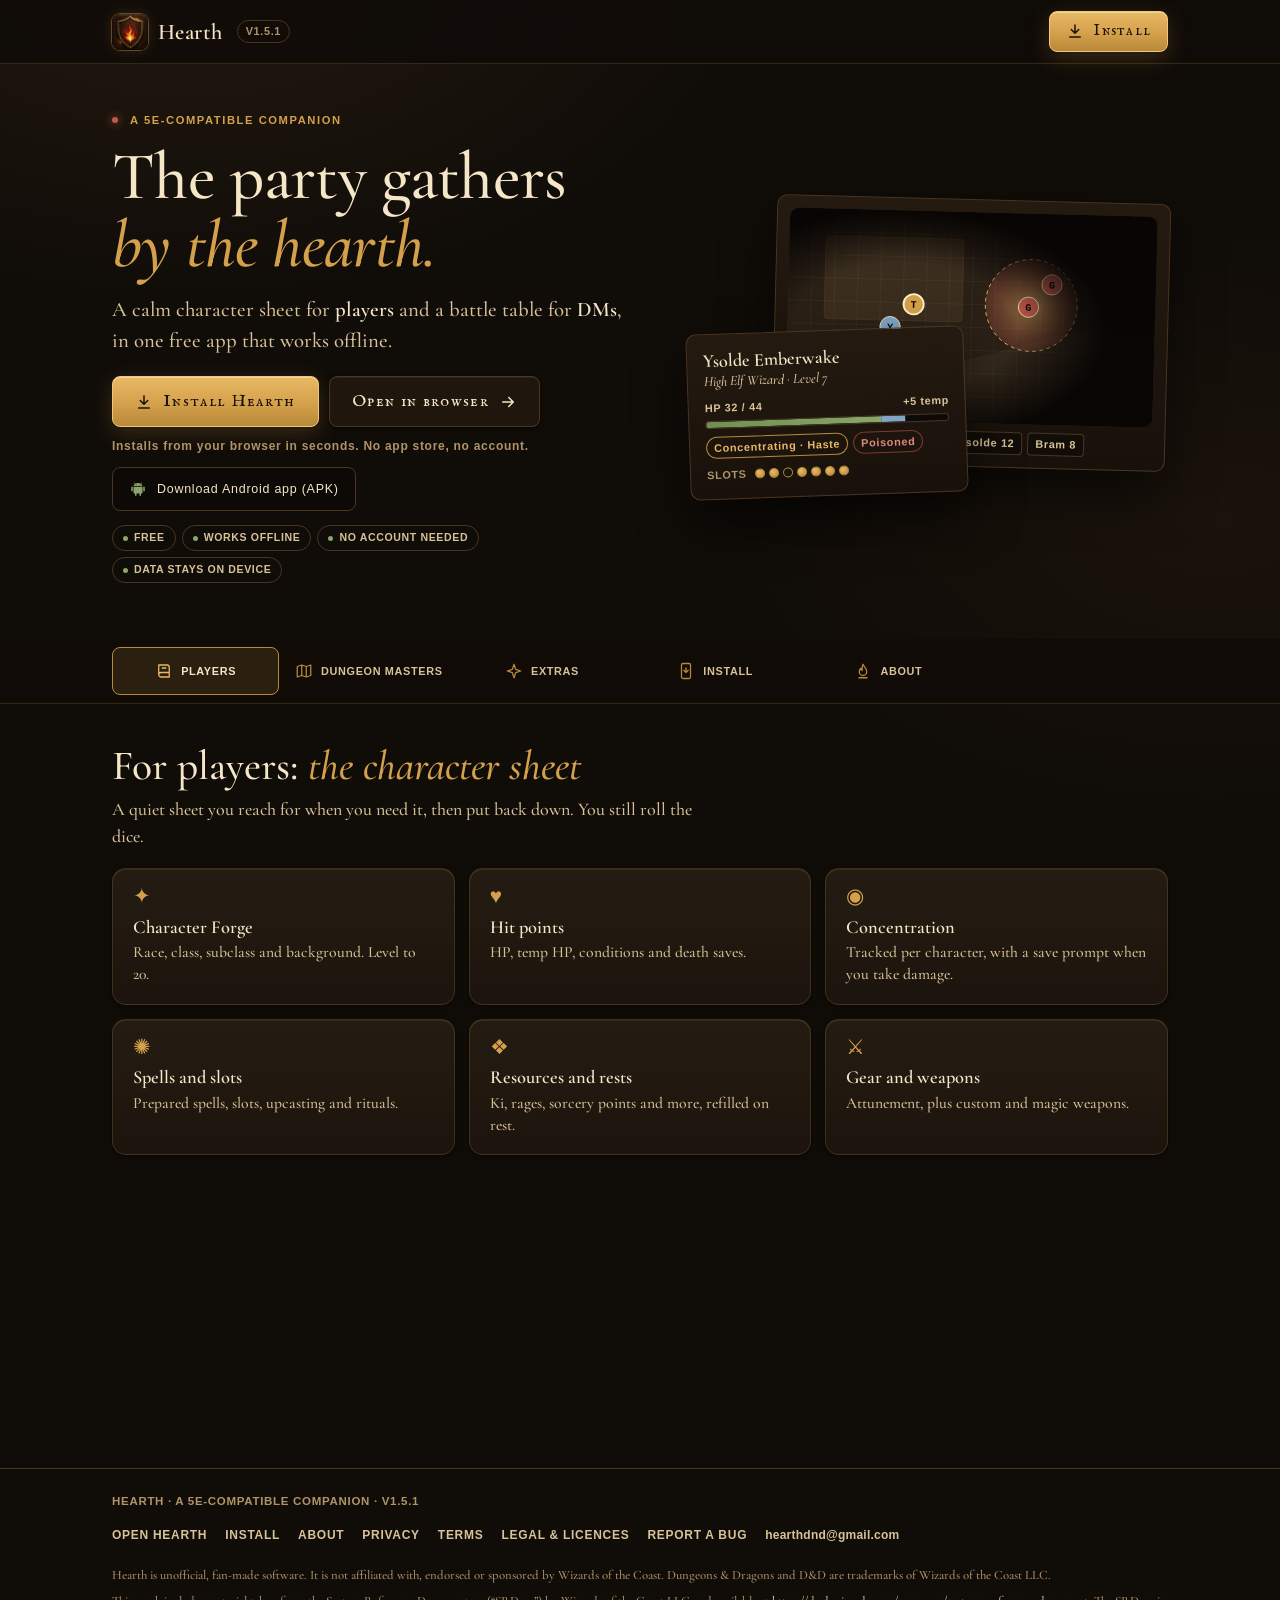
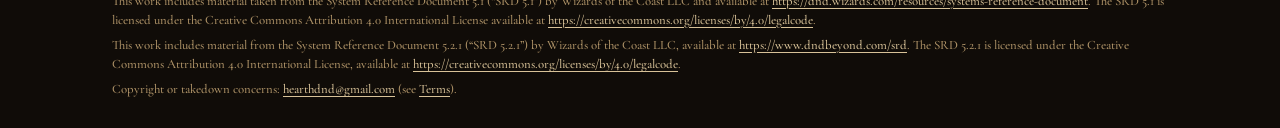
==== index.html @ f1366830 "v1.5.1: version bump, SW caches, themes/ not deployed, legal note on Hearth Originals (APK link stay" ====
<!DOCTYPE html>
<html lang="en-GB">
<head>
<meta charset="UTF-8" />
<meta name="viewport" content="width=device-width, initial-scale=1, viewport-fit=cover" />
<title>Hearth: a free, offline 5e-compatible companion for players and DMs</title>
<meta name="description" content="Hearth is a free, offline, no-account companion for fifth-edition (5e-compatible) tabletop RPGs. Players get a calm character sheet that levels to 20. DMs get encounters, a battle map with fog of war, and a projector screen for the table." />
<meta name="theme-color" content="#1a120c" />
<meta name="color-scheme" content="dark" />

<!-- Open Graph / link previews -->
<meta property="og:title" content="Hearth: a 5e-compatible companion for players and DMs" />
<meta property="og:description" content="Character sheets, spells and combat for players. Encounters, battle map, fog of war and a projector screen for DMs. Free, offline, no accounts." />
<meta property="og:image" content="/icons/icon-512-v75.png" />
<meta property="og:type" content="website" />

<!-- PWA hookup: same manifest + icons as before (routes unchanged) -->
<link rel="manifest" href="/manifest.webmanifest" />
<link rel="apple-touch-icon" href="/icons/apple-touch-icon-v75.png" />
<link rel="icon" type="image/png" sizes="32x32" href="/icons/favicon-32-v75.png" />
<link rel="icon" type="image/png" sizes="16x16" href="/icons/favicon-16-v75.png" />
<meta name="apple-mobile-web-app-title" content="Hearth" />

<!-- Web fonts are self-hosted (SIL OFL 1.1, see /fonts/OFL.txt): no requests to Google Fonts. -->
<link href="/fonts/fonts.css" rel="stylesheet" />

<style>
:root {
  --page: #100c08;
  --leather: #6e4828;
  --ink: #f5e6c8;
  --ink-soft: #d8c298;
  --ink-faded: #b09468;
  --gold: #d4a04b;
  --gold-bright: #e8b965;
  --gold-deep: #b8893a;
  --crimson: #c25a4a;
  --moss: #8aa66a;
  --sky: #7fa6c4;
  --rule: #4a3520;
  --rule-soft: rgba(168, 128, 64, 0.24);
  --card: rgba(60, 42, 24, 0.22);
  --serif: 'Cormorant Garamond', Georgia, 'Times New Roman', serif;
  --mono: 'JetBrains Mono', Menlo, Consolas, monospace;
  --display: 'IM Fell English SC', 'Cormorant Garamond', Georgia, serif;
  --radius: 6px;
  --maxw: 1120px;
  --bar: 64px;   /* top bar height */
  --tabs: 56px;  /* tab bar height */
  --ease: cubic-bezier(0.2, 0.7, 0.3, 1);
}

*, *::before, *::after { box-sizing: border-box; }
* { margin: 0; padding: 0; }
html { -webkit-text-size-adjust: 100%; scroll-padding-top: calc(var(--bar) + 12px); }
html, body { background: var(--page); color: var(--ink); }
body {
  font-family: var(--serif);
  font-size: 1.125rem;
  line-height: 1.5;
  min-height: 100vh;
  overflow-x: hidden;
  background:
    radial-gradient(60rem 40rem at 15% -5%, rgba(255, 190, 110, 0.09), transparent 60%),
    radial-gradient(50rem 30rem at 95% 30%, rgba(220, 150, 80, 0.05), transparent 60%),
    var(--page);
}
img, svg { display: block; max-width: 100%; }
[hidden] { display: none !important; }
a { color: var(--gold-bright); text-underline-offset: 3px; text-decoration-thickness: 1px; }
a:hover { color: var(--ink); }
:focus-visible { outline: 2px solid var(--gold-bright); outline-offset: 3px; border-radius: 3px; }
.skip {
  position: absolute; left: 12px; top: -60px; z-index: 100;
  background: var(--gold); color: #1a120c; padding: 10px 16px; border-radius: var(--radius);
  font-family: var(--mono); font-size: 0.8rem; text-decoration: none;
}
.skip:focus { top: 12px; }
.wrap { width: 100%; max-width: var(--maxw); margin: 0 auto; padding: 0 20px; }
@media (min-width: 720px) { .wrap { padding: 0 32px; } }

/* ------------------------------------------------------------ Top bar */
.topbar {
  position: sticky; top: 0; z-index: 40; height: var(--bar);
  background: rgba(16, 12, 8, 0.9);
  -webkit-backdrop-filter: blur(10px) saturate(1.2); backdrop-filter: blur(10px) saturate(1.2);
  border-bottom: 1px solid var(--rule-soft);
}
.topbar .wrap { display: flex; align-items: center; gap: 14px; height: 100%; }
.brand { display: inline-flex; align-items: center; gap: 10px; color: var(--ink); text-decoration: none; }
.brand-glyph {
  position: relative; width: 36px; height: 36px; border-radius: 8px; overflow: hidden; flex-shrink: 0;
  background: linear-gradient(160deg, #3a2616, #1a120c);
  box-shadow: 0 0 0 1px rgba(184, 137, 61, 0.45), 0 0 14px rgba(212, 160, 75, 0.18);
}
.brand-glyph svg, .brand-glyph img { position: absolute; inset: 0; width: 100%; height: 100%; }
.brand-glyph img { object-fit: cover; }
.brand-name { font-size: 1.4rem; font-weight: 600; letter-spacing: 0.02em; }
.version-tag {
  font-family: var(--mono); font-size: 0.68rem; letter-spacing: 0.14em; text-transform: uppercase;
  color: var(--ink-faded); border: 1px solid var(--rule); border-radius: 99px; padding: 2px 8px;
}
.topbar .btn { margin-left: auto; }

/* ------------------------------------------------------------ Buttons */
.btn {
  display: inline-flex; align-items: center; justify-content: center; gap: 10px;
  min-height: 48px; padding: 12px 22px; border-radius: var(--radius);
  font-family: var(--display); font-size: 1.05rem; letter-spacing: 0.08em;
  text-decoration: none; cursor: pointer; border: 1px solid transparent; white-space: nowrap;
  transition: transform 120ms ease, box-shadow 160ms ease, background 160ms ease, border-color 160ms ease;
  -webkit-tap-highlight-color: transparent;
}
.btn svg { width: 18px; height: 18px; flex-shrink: 0; }
.btn-primary {
  color: #1a120c;
  background: linear-gradient(180deg, var(--gold-bright), var(--gold) 55%, var(--gold-deep));
  border-color: #f0c77a;
  box-shadow: inset 0 1px 0 rgba(255, 240, 200, 0.5), 0 6px 22px rgba(212, 160, 75, 0.22), 0 2px 0 rgba(0, 0, 0, 0.35);
}
.btn-primary:hover { color: #1a120c; transform: translateY(-1px); }
.btn-primary:active { transform: translateY(1px); }
.btn-primary[aria-busy="true"] { opacity: 0.8; cursor: progress; }
.btn-ghost { color: var(--ink); background: rgba(60, 42, 24, 0.35); border-color: var(--rule); }
.btn-ghost:hover { color: var(--ink); border-color: var(--gold-deep); background: rgba(60, 42, 24, 0.55); }
.btn-sm { min-height: 40px; padding: 8px 16px; font-size: 0.95rem; }

/* ------------------------------------------------------------ Hero (compact) */
.hero { padding: 28px 0 28px; }
.hero-grid { display: grid; gap: 28px; align-items: center; }
@media (min-width: 960px) {
  .hero { padding: 48px 0 40px; }
  .hero-grid { grid-template-columns: 1.1fr 1fr; gap: 48px; }
}
.eyebrow {
  font-family: var(--mono); font-size: 0.7rem; letter-spacing: 0.26em; text-transform: uppercase;
  color: var(--gold); display: flex; align-items: center; gap: 12px; margin-bottom: 14px;
}
.eyebrow::before { content: ''; width: 6px; height: 6px; border-radius: 50%; background: var(--crimson); box-shadow: 0 0 10px var(--crimson); }
h1 { font-weight: 500; font-size: clamp(2.4rem, 8vw, 4.2rem); line-height: 1.02; letter-spacing: -0.01em; margin-bottom: 14px; text-wrap: balance; }
h1 em, h2 em { font-style: italic; color: var(--gold); }
.lead { font-size: clamp(1.15rem, 2.4vw, 1.3rem); color: var(--ink-soft); max-width: 34rem; margin-bottom: 20px; }
.lead strong { color: var(--ink); font-weight: 600; }
.cta-row { display: flex; flex-wrap: wrap; gap: 10px; align-items: center; }
.cta-row .btn { flex: 1 1 0; }
@media (max-width: 559px) { .cta-row .btn { padding: 12px 10px; font-size: 0.98rem; gap: 8px; } .cta-row .btn-ghost svg { display: none; } }
@media (min-width: 560px) { .cta-row .btn { flex: 0 0 auto; } }
.cta-note { font-family: var(--mono); font-size: 0.75rem; color: var(--ink-faded); margin-top: 10px; min-height: 1.2em; }
.trust { display: flex; flex-wrap: wrap; gap: 6px; margin-top: 14px; list-style: none; }
.trust li {
  font-family: var(--mono); font-size: 0.66rem; letter-spacing: 0.1em; text-transform: uppercase;
  color: var(--ink-soft); border: 1px solid var(--rule); border-radius: 99px; padding: 4px 10px;
  display: inline-flex; align-items: center; gap: 6px;
}
.trust li::before { content: ''; width: 5px; height: 5px; border-radius: 50%; background: var(--moss); }

/* Future Android app slot: hidden until ANDROID_APP_URL is set in the script */
.android-slot { margin-top: 12px; }
.android-slot a {
  display: inline-flex; align-items: center; gap: 10px; min-height: 44px; padding: 8px 16px;
  border: 1px solid var(--rule); border-radius: var(--radius); color: var(--ink); text-decoration: none;
  font-family: var(--mono); font-size: 0.78rem; letter-spacing: 0.06em; background: rgba(0,0,0,.25);
}
.android-slot a:hover { border-color: var(--gold-deep); }

/* Hero art: a sheet card overlapping a map card, drawn inline */
.art { position: relative; display: grid; grid-template-columns: 1fr; }
.page {
  background: linear-gradient(180deg, #241a10, #18110b);
  border: 1px solid var(--rule); border-radius: 10px;
  box-shadow: 0 24px 50px rgba(0,0,0,.55);
}
.page-map { grid-area: 1 / 1; width: 78%; margin-left: auto; padding: 8px; }
.page-sheet { grid-area: 1 / 1; align-self: end; width: 58%; padding: 12px; position: relative; z-index: 2; transform: translateY(38px) rotate(-2deg); }
.art { margin-bottom: 38px; }
@media (min-width: 960px) {
  .art { margin-bottom: 30px; }
  .page-map { width: 82%; padding: 12px; transform: rotate(1.5deg); }
  .page-sheet { width: 58%; padding: 16px; transform: translateY(30px) rotate(-2deg); }
}
.mini-label { font-family: var(--mono); font-size: 0.62rem; letter-spacing: 0.18em; text-transform: uppercase; color: var(--ink-faded); }
.sheet-name { font-size: 1.15rem; font-weight: 600; line-height: 1.1; }
.sheet-sub { font-size: 0.88rem; color: var(--ink-soft); font-style: italic; }
.hp-row { display: flex; justify-content: space-between; font-family: var(--mono); font-size: 0.68rem; color: var(--ink-soft); margin: 8px 0 4px; }
.hp-bar { height: 8px; border-radius: 99px; background: #0c0906; border: 1px solid var(--rule); overflow: hidden; display: flex; }
.hp-bar i { display: block; height: 100%; }
.hp-bar .cur { width: 72%; background: linear-gradient(90deg, #6f8f52, var(--moss)); }
.hp-bar .tmp { width: 10%; background: var(--sky); }
.chips { display: flex; flex-wrap: wrap; gap: 5px; margin-top: 8px; }
.chip { font-family: var(--mono); font-size: 0.6rem; padding: 2px 7px; border-radius: 99px; border: 1px solid var(--rule); color: var(--ink-soft); }
.chip.gold { border-color: var(--gold-deep); color: var(--gold-bright); }
.chip.red { border-color: #7a3a30; color: #e08a7a; }
.pips { display: flex; gap: 4px; margin-top: 8px; align-items: center; }
.pips i { width: 10px; height: 10px; border-radius: 50%; border: 1px solid var(--gold-deep); }
.pips i.on { background: radial-gradient(circle at 35% 35%, var(--gold-bright), var(--gold-deep)); }
.pips .mini-label { margin-right: 4px; }
.map-svg { width: 100%; height: auto; border-radius: 6px; }
.init { display: flex; gap: 5px; margin-top: 8px; flex-wrap: wrap; }
.init span { font-family: var(--mono); font-size: 0.6rem; padding: 2px 7px; border-radius: 4px; background: rgba(0,0,0,.3); border: 1px solid var(--rule); color: var(--ink-soft); }
.init span.now { border-color: var(--gold); color: var(--gold-bright); }
@media (max-width: 599px) { .init { display: none; } }

/* ------------------------------------------------------------ Tabs */
.tabs-wrap {
  position: sticky; top: var(--bar); z-index: 30;
  background: rgba(16, 12, 8, 0.94);
  -webkit-backdrop-filter: blur(10px); backdrop-filter: blur(10px);
  border-bottom: 1px solid var(--rule-soft);
  margin-top: 16px;
}
.tabs {
  display: grid; grid-template-columns: repeat(5, minmax(0, 1fr)); gap: 4px;
  padding: 8px 0; max-width: 720px;
}
.tab {
  display: flex; flex-direction: column; align-items: center; justify-content: center; gap: 3px;
  min-height: 48px; padding: 6px 2px; border-radius: var(--radius);
  font-family: var(--mono); font-size: 0.62rem; letter-spacing: 0.06em; text-transform: uppercase;
  color: var(--ink-soft); text-decoration: none; border: 1px solid transparent; text-align: center;
  -webkit-tap-highlight-color: transparent; transition: background 150ms ease, color 150ms ease, border-color 150ms ease;
}
.tab svg { width: 18px; height: 18px; color: var(--gold-deep); }
.tab:hover { color: var(--ink); background: rgba(212, 160, 75, 0.07); }
.tab[aria-selected="true"] {
  color: var(--ink); background: rgba(212, 160, 75, 0.14); border-color: var(--gold-deep);
}
.tab[aria-selected="true"] svg { color: var(--gold-bright); }
.tab .long { display: none; }
@media (min-width: 720px) {
  .tabs { gap: 6px; }
  .tab { flex-direction: row; gap: 8px; font-size: 0.72rem; letter-spacing: 0.12em; }
}
@media (min-width: 960px) {
  .tabs { max-width: 860px; }
  .tab { white-space: nowrap; }
  .tab .long { display: inline; }
  .tab .short { display: none; }
}

/* ------------------------------------------------------------ Panels */
.panel { padding: 28px 0 48px; }
.panel:focus { outline: none; }
.panel:focus-visible { outline: 2px solid var(--gold-bright); outline-offset: -2px; }
/* Each panel fills the space under the sticky bars, so any tab can scroll to the top */
.js .panels .panel { min-height: calc(100vh - var(--bar) - var(--tabs) - 16px); }
@supports (height: 100svh) { .js .panels .panel { min-height: calc(100svh - var(--bar) - var(--tabs) - 16px); } }
@media (min-width: 960px) { .panel { padding: 40px 0 72px; } }
.panel-head { display: grid; gap: 6px; margin-bottom: 18px; }
h2 { font-weight: 500; font-size: clamp(1.8rem, 5vw, 2.6rem); line-height: 1.1; text-wrap: balance; }
h3 { font-weight: 600; font-size: 1.15rem; line-height: 1.2; margin-bottom: 4px; color: var(--ink); }
.sub { color: var(--ink-soft); max-width: 38rem; }
.no-js-label { display: none; }
html:not(.js) .panel { border-top: 1px solid var(--rule-soft); }
.js .panel.enter { animation: fadeUp 280ms var(--ease); }

.cards { display: grid; gap: 10px; grid-template-columns: 1fr 1fr; }
@media (min-width: 720px) { .cards { gap: 14px; } }
@media (min-width: 960px) { .cards { grid-template-columns: repeat(3, 1fr); } }
.card { border: 1px solid var(--rule-soft); border-radius: 10px; padding: 14px; background: var(--card); }
@media (min-width: 720px) { .card { padding: 18px 20px; } }
.card .glyph { font-size: 1.3rem; color: var(--gold); line-height: 1; margin-bottom: 8px; display: block; }
.card p { color: var(--ink-soft); font-size: 0.98rem; line-height: 1.4; }
@media (max-width: 380px) { .card h3 { font-size: 1.05rem; } .card p { font-size: 0.92rem; } }

/* Projector block inside the DM panel */
.proj { margin-top: 28px; border: 1px solid var(--gold-deep); border-radius: 12px; padding: 18px; background: radial-gradient(30rem 16rem at 0% 0%, rgba(212,160,75,.10), transparent 70%), rgba(30, 20, 12, 0.5); }
@media (min-width: 720px) { .proj { padding: 24px; } }
.proj h3 { font-size: 1.4rem; }
.screens { display: grid; grid-template-columns: 1fr 1fr; gap: 10px; margin: 14px 0; }
.screen { border: 1px solid var(--rule); border-radius: 8px; overflow: hidden; background: #0c0906; }
.screen figcaption { padding: 6px 8px; border-bottom: 1px solid var(--rule); font-family: var(--mono); font-size: 0.62rem; letter-spacing: 0.1em; text-transform: uppercase; color: var(--ink-soft); }
.screen figcaption b { color: var(--gold-bright); font-weight: 600; }
.screen svg { width: 100%; height: auto; }
.ticks { list-style: none; display: grid; gap: 8px; }
@media (min-width: 720px) { .ticks { grid-template-columns: repeat(3, 1fr); gap: 16px; } }
.ticks li { padding-left: 22px; position: relative; color: var(--ink-soft); font-size: 1rem; line-height: 1.4; }
.ticks li::before { content: '✓'; position: absolute; left: 0; top: 0; color: var(--moss); font-family: var(--mono); }
.ticks b { color: var(--ink); }

/* Install panel */
.install-grid { display: grid; gap: 16px; align-items: start; }
@media (min-width: 900px) { .install-grid { grid-template-columns: 1fr 1.1fr; gap: 32px; } }
.install-card { border: 1px solid var(--gold-deep); border-radius: 12px; padding: 20px; background: radial-gradient(30rem 16rem at 0% 0%, rgba(212,160,75,.12), transparent 70%), rgba(30, 20, 12, 0.6); }
.install-card p { color: var(--ink-soft); margin: 6px 0 14px; font-size: 1.02rem; }
.install-card .btn { width: 100%; }
@media (min-width: 560px) { .install-card .btn { width: auto; } }
details.how { border: 1px solid var(--rule-soft); border-radius: 10px; background: var(--card); }
details.how + details.how { margin-top: 8px; }
details.how summary {
  cursor: pointer; list-style: none; padding: 12px 16px; min-height: 48px; display: flex; align-items: center; justify-content: space-between; gap: 12px;
  font-size: 1.1rem; font-weight: 600;
}
details.how summary::-webkit-details-marker { display: none; }
details.how summary::after { content: '+'; font-family: var(--mono); color: var(--gold); font-size: 1.2rem; transition: transform 150ms ease; }
details.how[open] summary::after { transform: rotate(45deg); }
details.how ol { padding: 0 16px 14px 36px; color: var(--ink-soft); font-size: 1rem; display: grid; gap: 4px; }
details.how > p { color: var(--ink-soft); padding: 0 16px 14px; font-size: 1rem; }
kbd {
  font-family: var(--mono); font-size: 0.8em; background: rgba(60, 42, 24, 0.55); border: 1px solid var(--rule);
  border-bottom-width: 2px; border-radius: 4px; padding: 1px 6px; color: var(--ink); white-space: nowrap;
}

/* About panel */
.about-grid { display: grid; gap: 12px; }
@media (min-width: 900px) { .about-grid { grid-template-columns: 1fr 1fr; gap: 16px; } }
.about-grid .card { padding: 18px 20px; }
.about-grid .card p + p { margin-top: 8px; }
.label { font-family: var(--mono); font-size: 0.66rem; font-weight: 600; letter-spacing: 0.22em; text-transform: uppercase; color: var(--gold); margin-bottom: 6px; }
.pull { font-style: italic; font-size: clamp(1.25rem, 3vw, 1.6rem); line-height: 1.35; border-left: 2px solid var(--gold); padding: 4px 0 4px 18px; margin: 24px 0 18px; max-width: 44rem; }
.faq-title { font-size: 1.4rem; font-weight: 600; margin: 24px 0 10px; }

/* Footer */
footer { border-top: 1px solid var(--rule); padding: 24px 0 calc(28px + env(safe-area-inset-bottom)); }
footer .wrap { display: flex; flex-wrap: wrap; gap: 8px 28px; justify-content: space-between; align-items: center; }
.foot-meta { font-family: var(--mono); font-size: 0.72rem; letter-spacing: 0.14em; text-transform: uppercase; color: var(--ink-faded); }
.foot-links { display: flex; flex-wrap: wrap; gap: 4px 18px; list-style: none; }
.foot-links a { font-family: var(--mono); font-size: 0.75rem; letter-spacing: 0.1em; text-transform: uppercase; color: var(--ink-soft); text-decoration: none; display: inline-block; padding: 8px 0; }
.foot-links a:hover { color: var(--ink); text-decoration: underline; }
.foot-links a.foot-email { text-transform: none; letter-spacing: 0.02em; }
.foot-legal { flex-basis: 100%; margin-top: 6px; font-size: 0.8rem; line-height: 1.5; color: var(--ink-faded); }
.foot-legal p + p { margin-top: 6px; }
.foot-legal a { color: var(--ink-soft); overflow-wrap: anywhere; }
.foot-note { flex-basis: 100%; margin: 8px 0 0; font-size: 0.85rem; line-height: 1.45; color: var(--ink-soft); }

/* Install sheet (dialog) */
dialog.sheet {
  border: 1px solid var(--gold-deep); border-radius: 16px 16px 0 0; padding: 0; color: var(--ink);
  background: linear-gradient(180deg, #241a10, #150f0a);
  width: 100%; max-width: 520px; margin: auto auto 0; max-height: 86vh;
  box-shadow: 0 -20px 60px rgba(0,0,0,.6);
}
@media (min-width: 600px) { dialog.sheet { border-radius: 16px; margin: auto; } }
dialog.sheet::backdrop { background: rgba(5, 3, 2, 0.7); }
dialog.sheet[open] { animation: sheetIn 260ms var(--ease); }
.sheet-inner { padding: 22px 22px calc(22px + env(safe-area-inset-bottom)); }
.sheet-top { display: flex; align-items: flex-start; justify-content: space-between; gap: 12px; margin-bottom: 8px; }
.sheet-top h2 { font-size: 1.7rem; margin: 0; }
.close {
  width: 44px; height: 44px; flex-shrink: 0; border-radius: 50%; border: 1px solid var(--rule); background: transparent; color: var(--ink);
  font-size: 1.4rem; cursor: pointer; display: grid; place-items: center;
}
.close:hover { border-color: var(--gold-deep); }
.sheet p { color: var(--ink-soft); font-size: 1.02rem; }
.sheet ol { margin: 16px 0 6px; padding-left: 0; list-style: none; counter-reset: s; display: grid; gap: 12px; }
.sheet ol li { counter-increment: s; display: grid; grid-template-columns: 32px 1fr; gap: 12px; align-items: start; font-size: 1.05rem; color: var(--ink-soft); }
.sheet ol li::before {
  content: counter(s); width: 32px; height: 32px; border-radius: 50%; display: grid; place-items: center;
  font-family: var(--mono); font-size: 0.85rem; color: #1a120c; background: var(--gold);
}
.sheet ol b { color: var(--ink); }
.share-ico { display: inline-block; width: 1.1em; height: 1.1em; vertical-align: -0.15em; color: var(--sky); }
.sheet .fineprint { font-family: var(--mono); font-size: 0.72rem; color: var(--ink-faded); margin-top: 14px; }
.sheet .btn { margin-top: 16px; width: 100%; }

@keyframes sheetIn { from { transform: translateY(24px); opacity: 0; } to { transform: none; opacity: 1; } }
@keyframes fadeUp { from { transform: translateY(8px); opacity: 0; } to { transform: none; opacity: 1; } }
@keyframes flicker { 0%, 100% { opacity: .9; } 40% { opacity: 1; } 70% { opacity: .82; } }
.flame-glow { animation: flicker 3.2s ease-in-out infinite; }

@media (prefers-reduced-motion: reduce) {
  *, *::before, *::after { animation: none !important; transition: none !important; scroll-behavior: auto !important; }
}
@media print {
  .panels .panel[hidden] { display: block !important; }
  .topbar, .tabs-wrap, dialog.sheet { display: none !important; }
}
@media (forced-colors: active) {
  .btn, .chip, .card, .screen, details.how { border: 1px solid CanvasText; }
  .tab[aria-selected="true"] { border: 2px solid Highlight; }
}

/* v0.93.1 — safe areas (phones that draw the page under the status bar or a
   notch). Every env() value is 0 in a normal browser tab, so nothing moves. */
.topbar { padding-top: env(safe-area-inset-top, 0px); height: calc(var(--bar) + env(safe-area-inset-top, 0px)); box-sizing: border-box; }
.tabs-wrap { top: calc(var(--bar) + env(safe-area-inset-top, 0px)); }
.wrap { padding-left: calc(20px + env(safe-area-inset-left, 0px)); padding-right: calc(20px + env(safe-area-inset-right, 0px)); }
@media (min-width: 720px) { .wrap { padding-left: calc(32px + env(safe-area-inset-left, 0px)); padding-right: calc(32px + env(safe-area-inset-right, 0px)); } }
</style>
<style id="hearthRestyle130">
/* v1.3.0 restyle, landing page: same radius scale and label type as the app. */
:root {
  --radius: 8px;
  --rs-sans: -apple-system, BlinkMacSystemFont, 'Segoe UI', Roboto, 'Helvetica Neue', Arial, sans-serif;
  --mono: var(--rs-sans);
  --rs-shadow-1: 0 1px 2px rgba(0, 0, 0, .35), 0 3px 10px rgba(0, 0, 0, .22);
  --rs-shadow-2: 0 2px 4px rgba(0, 0, 0, .35), 0 10px 26px rgba(0, 0, 0, .32);
  --rs-inset: inset 0 1px 0 rgba(255, 226, 170, .07);
}
.card, details.how { border-radius: 14px; background: linear-gradient(180deg, rgba(255, 214, 150, .05), rgba(255, 214, 150, .012)), var(--card); box-shadow: var(--rs-shadow-1), var(--rs-inset); }
.proj, .install-card { border-radius: 18px; box-shadow: var(--rs-shadow-2), var(--rs-inset); }
.screen { border-radius: 12px; box-shadow: var(--rs-shadow-1); }
.map-svg { border-radius: 10px; }
.btn-ghost { box-shadow: var(--rs-shadow-1), var(--rs-inset); }
/* labels: readable sans, a touch larger, softer tracking */
.mini-label, .chip, .tab, .eyebrow, .label, .foot-meta, .foot-links a, .trust li, .screen figcaption, .cta-note, .version-tag, .init span, .hp-row {
  font-weight: 600; letter-spacing: .06em;
}
.mini-label, .chip, .init span, .screen figcaption { font-size: .68rem; }
.tab { font-size: .68rem; }
.eyebrow, .label { letter-spacing: .14em; }
@media (prefers-reduced-motion: reduce) { .btn, .tab { transition: none; } }
</style>
</head>
<body>
<a class="skip" href="#sections">Skip to content</a>

<svg width="0" height="0" style="position:absolute" aria-hidden="true" focusable="false">
  <defs>
    <linearGradient id="fl" x1="0" y1="1" x2="0" y2="0">
      <stop offset="0" stop-color="#b8893a"/><stop offset=".55" stop-color="#e8b965"/><stop offset="1" stop-color="#fff1c9"/>
    </linearGradient>
    <pattern id="g" width="25" height="25" patternUnits="userSpaceOnUse"><path d="M25 0H0v25" fill="none" stroke="rgba(245,230,200,.09)"/></pattern>
    <radialGradient id="fog" cx=".32" cy=".55" r=".55"><stop offset=".55" stop-color="#000" stop-opacity="0"/><stop offset="1" stop-color="#050302" stop-opacity=".93"/></radialGradient>
    <radialGradient id="fire"><stop offset="0" stop-color="#e8b965" stop-opacity=".55"/><stop offset="1" stop-color="#c25a4a" stop-opacity=".25"/></radialGradient>
    <symbol id="flame" viewBox="0 0 36 36">
      <path class="flame-glow" fill="url(#fl)" d="M18 6c1.4 4.2 6.6 6.8 6.6 13.2A6.6 6.6 0 0 1 18 26a6.6 6.6 0 0 1-6.6-6.8c0-3 1.6-4.6 2.8-6 .2 2 1 3.2 2.2 3.8C16 13.2 16.6 9.4 18 6z"/>
      <path fill="#6e4828" d="M9 28.5h18v1.6H9z"/>
    </symbol>
    <symbol id="i-share" viewBox="0 0 24 24"><path fill="none" stroke="currentColor" stroke-width="1.8" stroke-linecap="round" stroke-linejoin="round" d="M12 3v12M8 7l4-4 4 4M6 11H5v9h14v-9h-1"/></symbol>
    <symbol id="i-down" viewBox="0 0 24 24"><path fill="none" stroke="currentColor" stroke-width="2" stroke-linecap="round" stroke-linejoin="round" d="M12 4v11m-5-5 5 5 5-5M5 20h14"/></symbol>
    <symbol id="i-open" viewBox="0 0 24 24"><path fill="none" stroke="currentColor" stroke-width="2" stroke-linecap="round" stroke-linejoin="round" d="M5 12h13m-5-6 6 6-6 6"/></symbol>
    <symbol id="i-book" viewBox="0 0 24 24"><path fill="none" stroke="currentColor" stroke-width="1.7" stroke-linejoin="round" d="M5 4h11a3 3 0 0 1 3 3v13H8a3 3 0 0 1-3-3V4zm0 13a3 3 0 0 1 3-3h11M9 8h6"/></symbol>
    <symbol id="i-map" viewBox="0 0 24 24"><path fill="none" stroke="currentColor" stroke-width="1.7" stroke-linejoin="round" d="M3 6l6-2 6 2 6-2v14l-6 2-6-2-6 2V6zm6-2v14m6-12v14"/></symbol>
    <symbol id="i-spark" viewBox="0 0 24 24"><path fill="none" stroke="currentColor" stroke-width="1.7" stroke-linejoin="round" d="M12 3l2.2 6.8L21 12l-6.8 2.2L12 21l-2.2-6.8L3 12l6.8-2.2z"/></symbol>
    <symbol id="i-phone" viewBox="0 0 24 24"><path fill="none" stroke="currentColor" stroke-width="1.7" stroke-linecap="round" stroke-linejoin="round" d="M8 2h8a2 2 0 0 1 2 2v16a2 2 0 0 1-2 2H8a2 2 0 0 1-2-2V4a2 2 0 0 1 2-2zm4 6v6m-3-3 3 3 3-3"/></symbol>
    <symbol id="i-flame" viewBox="0 0 24 24"><path fill="none" stroke="currentColor" stroke-width="1.7" stroke-linejoin="round" d="M12 3c1 3 5 5 5 10a5 5 0 0 1-10 0c0-2.3 1.2-3.5 2.1-4.6.2 1.5.8 2.4 1.7 2.9C10.6 8.6 11 5.5 12 3zM6 21h12"/></symbol>
  </defs>
</svg>

<header class="topbar">
  <div class="wrap">
    <a href="/" class="brand" aria-label="Hearth home">
      <span class="brand-glyph" aria-hidden="true">
        <svg viewBox="0 0 36 36"><use href="#flame"/></svg>
        <img src="/icons/icon-192-v75.png" alt="" width="36" height="36" decoding="async" class="brand-img" />
      </span>
      <span class="brand-name">Hearth</span>
    </a>
    <span class="version-tag" data-version>v1.5.1</span>
    <a href="#install" class="btn btn-primary btn-sm" data-install>
      <svg aria-hidden="true"><use href="#i-down"/></svg><span>Install</span>
    </a>
  </div>
</header>

<main id="main">
  <!-- ======================================================= HERO (compact) -->
  <section class="hero" aria-labelledby="hero-title">
    <div class="wrap hero-grid">
      <div>
        <p class="eyebrow">A 5e-compatible companion</p>
        <h1 id="hero-title">The party gathers <em>by the hearth.</em></h1>
        <p class="lead">A calm character sheet for <strong>players</strong> and a battle table for <strong>DMs</strong>, in one free app that works offline.</p>
        <div class="cta-row">
          <a href="#install" class="btn btn-primary" data-install id="heroInstall">
            <svg aria-hidden="true"><use href="#i-down"/></svg><span>Install Hearth</span>
          </a>
          <a href="/app/" class="btn btn-ghost" data-open-browser>
            Open in browser <svg aria-hidden="true"><use href="#i-open"/></svg>
          </a>
        </div>
        <p class="cta-note" id="ctaNote" aria-live="polite">Installs from your browser in seconds. No app store, no account.</p>

        <!-- ============================================================
             FUTURE ANDROID APP SLOT (v1.0.0). Hidden by default.
             To show it, set ANDROID_APP_URL at the top of the script
             (Google Play listing or a direct .apk link) and, for Play,
             swap in the official "Get it on Google Play" badge.
             ============================================================ -->
        <p class="android-slot" id="androidSlot" hidden>
          <a href="#" id="androidLink" rel="noopener">
            <svg width="18" height="18" viewBox="0 0 24 24" aria-hidden="true"><path fill="#8aa66a" d="M6 9h12v8a1 1 0 0 1-1 1h-1v3h-2v-3h-4v3H8v-3H7a1 1 0 0 1-1-1V9zm-3 0h2v6H3zm16 0h2v6h-2zM7.5 3.3l1 1.6A6 6 0 0 1 12 4a6 6 0 0 1 3.5.9l1-1.6.8.5-1 1.6A5.9 5.9 0 0 1 18 8H6a5.9 5.9 0 0 1 1.7-2.6l-1-1.6zM9.5 6a.6.6 0 1 0 0 1.2.6.6 0 0 0 0-1.2zm5 0a.6.6 0 1 0 0 1.2.6.6 0 0 0 0-1.2z"/></svg>
            <span id="androidLabel">Get the Android app</span>
          </a>
        </p>

        <ul class="trust" aria-label="Promises">
          <li>Free</li><li>Works offline</li><li>No account needed</li><li>Data stays on device</li>
        </ul>
      </div>

      <div class="art" role="img" aria-label="Illustration: a wizard's character sheet with hit points, concentration and spell slots, overlapping a battle map with fog of war, a fireball area and the initiative order.">
        <div class="page page-map" aria-hidden="true">
          <svg class="map-svg" viewBox="0 0 400 230">
            <rect width="400" height="230" fill="#2a2016"/>
            <path d="M0 150 C80 130 120 180 200 160 S330 110 400 130 V230 H0z" fill="#33281b"/>
            <rect x="40" y="30" width="150" height="90" rx="4" fill="#3a2d1e" stroke="#4a3520"/>
            <rect width="400" height="230" fill="url(#g)"/>
            <circle cx="265" cy="100" r="50" fill="url(#fire)" stroke="#e8b965" stroke-dasharray="4 4"/>
            <g font-family="JetBrains Mono, monospace" font-size="11" text-anchor="middle" font-weight="600">
              <circle cx="112" cy="127" r="11" fill="#7fa6c4" stroke="#f5e6c8"/><text x="112" y="131" fill="#0c0906">Y</text>
              <circle cx="87" cy="152" r="11" fill="#8aa66a" stroke="#f5e6c8"/><text x="87" y="156" fill="#0c0906">B</text>
              <circle cx="137" cy="102" r="11" fill="#d4a04b" stroke="#fff1c9" stroke-width="2"/><text x="137" y="106" fill="#0c0906">T</text>
              <circle cx="262" cy="102" r="11" fill="#c25a4a" stroke="#f5e6c8"/><text x="262" y="106" fill="#0c0906">G</text>
              <circle cx="287" cy="77" r="11" fill="#c25a4a" stroke="#f5e6c8"/><text x="287" y="81" fill="#0c0906">G</text>
            </g>
            <rect width="400" height="230" fill="url(#fog)"/>
          </svg>
          <div class="init"><span class="now">▸ Thorne 19</span><span>Goblin 15</span><span>Ysolde 12</span><span>Bram 8</span></div>
        </div>
        <div class="page page-sheet" aria-hidden="true">
          <div class="sheet-name">Ysolde Emberwake</div>
          <div class="sheet-sub">High Elf Wizard · Level 7</div>
          <div class="hp-row"><span>HP 32 / 44</span><span>+5 temp</span></div>
          <div class="hp-bar"><i class="cur"></i><i class="tmp"></i></div>
          <div class="chips"><span class="chip gold">Concentrating · Haste</span><span class="chip red">Poisoned</span></div>
          <div class="pips"><span class="mini-label">Slots</span><i class="on"></i><i class="on"></i><i></i><i class="on"></i><i class="on"></i><i class="on"></i><i class="on"></i></div>
        </div>
      </div>
    </div>
  </section>

  <!-- ======================================================= TABS
       Without JS these are plain jump links and every section below shows.
       With JS they become an ARIA tablist (one section at a time, deep-linkable). -->
  <div class="tabs-wrap" id="sections">
    <div class="wrap">
      <nav class="tabs" id="tabs" aria-label="Sections">
        <a class="tab" href="#players" id="tab-players" data-tab="players"><svg aria-hidden="true"><use href="#i-book"/></svg><span>Players</span></a>
        <a class="tab" href="#dm" id="tab-dm" data-tab="dm"><svg aria-hidden="true"><use href="#i-map"/></svg><span class="short">DMs</span><span class="long">Dungeon Masters</span></a>
        <a class="tab" href="#extras" id="tab-extras" data-tab="extras"><svg aria-hidden="true"><use href="#i-spark"/></svg><span>Extras</span></a>
        <a class="tab" href="#install" id="tab-install" data-tab="install"><svg aria-hidden="true"><use href="#i-phone"/></svg><span>Install</span></a>
        <a class="tab" href="#about" id="tab-about" data-tab="about"><svg aria-hidden="true"><use href="#i-flame"/></svg><span>About</span></a>
      </nav>
    </div>
  </div>

  <div class="panels wrap">
    <!-- ---------------------------------------------- PLAYERS -->
    <section class="panel" id="players" aria-labelledby="h-players">
      <div class="panel-head">
        <h2 id="h-players">For players: <em>the character sheet</em></h2>
        <p class="sub">A quiet sheet you reach for when you need it, then put back down. You still roll the dice.</p>
      </div>
      <div class="cards">
        <div class="card"><span class="glyph" aria-hidden="true">✦</span><h3>Character Forge</h3><p>Race, class, subclass and background. Level to 20.</p></div>
        <div class="card"><span class="glyph" aria-hidden="true">♥</span><h3>Hit points</h3><p>HP, temp HP, conditions and death saves.</p></div>
        <div class="card"><span class="glyph" aria-hidden="true">◉</span><h3>Concentration</h3><p>Tracked per character, with a save prompt when you take damage.</p></div>
        <div class="card"><span class="glyph" aria-hidden="true">✺</span><h3>Spells and slots</h3><p>Prepared spells, slots, upcasting and rituals.</p></div>
        <div class="card"><span class="glyph" aria-hidden="true">❖</span><h3>Resources and rests</h3><p>Ki, rages, sorcery points and more, refilled on rest.</p></div>
        <div class="card"><span class="glyph" aria-hidden="true">⚔</span><h3>Gear and weapons</h3><p>Attunement, plus custom and magic weapons.</p></div>
      </div>
    </section>

    <!-- ---------------------------------------------- DUNGEON MASTERS -->
    <section class="panel" id="dm" aria-labelledby="h-dm">
      <div class="panel-head">
        <h2 id="h-dm">For DMs: <em>the battle table</em></h2>
        <p class="sub">Run the whole fight from one screen, with no prep spreadsheet.</p>
      </div>
      <div class="cards">
        <div class="card"><span class="glyph" aria-hidden="true">⚒</span><h3>Battle Forge</h3><p>Build encounters, then reset them for the next group.</p></div>
        <div class="card"><span class="glyph" aria-hidden="true">⌖</span><h3>Battle map</h3><p>Initiative, turn order, group moves, map images or video.</p></div>
        <div class="card"><span class="glyph" aria-hidden="true">☁</span><h3>Fog and darkvision</h3><p>Reveal the dungeon as the party explores.</p></div>
        <div class="card"><span class="glyph" aria-hidden="true">✹</span><h3>Areas of effect</h3><p>Drop fireballs, cones and lines on the grid.</p></div>
        <div class="card"><span class="glyph" aria-hidden="true">✎</span><h3>Floating notes</h3><p>Session notes in a window beside the map.</p></div>
        <div class="card"><span class="glyph" aria-hidden="true">⚄</span><h3>One-shot builder</h3><p>Roll an adventure offline, encounters ready to run.</p></div>
      </div>

      <div class="proj" aria-labelledby="h-proj">
        <h3 id="h-proj">The projector screen</h3>
        <p class="sub">Put a second window on a TV, projector or tablet. Players see only what they've earned.</p>
        <div class="screens">
          <figure class="screen">
            <figcaption><b>Your laptop</b></figcaption>
            <svg viewBox="0 0 400 220" role="img" aria-label="DM view: three heroes, two goblins, and a Lich Lord in an unexplored room, marked hidden from players.">
              <rect width="400" height="220" fill="#2a2016"/>
              <rect x="230" y="30" width="140" height="110" rx="4" fill="#3a2d1e" stroke="#c25a4a" stroke-dasharray="5 4"/>
              <rect width="400" height="220" fill="url(#g)"/>
              <g font-family="JetBrains Mono, monospace" font-weight="600" text-anchor="middle">
                <circle cx="70" cy="150" r="13" fill="#7fa6c4"/><circle cx="100" cy="175" r="13" fill="#8aa66a"/><circle cx="110" cy="135" r="13" fill="#d4a04b"/>
                <circle cx="180" cy="110" r="13" fill="#c25a4a"/><circle cx="195" cy="78" r="13" fill="#c25a4a"/>
                <circle cx="300" cy="80" r="17" fill="#8a3f86" stroke="#f5e6c8"/>
                <text x="300" y="122" fill="#f5e6c8" font-size="17">Lich Lord</text>
              </g>
            </svg>
          </figure>
          <figure class="screen">
            <figcaption><b>The table</b></figcaption>
            <svg viewBox="0 0 400 220" role="img" aria-label="Player view: the same map with the unexplored room under fog, the hidden monster not shown, and a player's fireball area placed on the goblins.">
              <rect width="400" height="220" fill="#2a2016"/>
              <rect width="400" height="220" fill="url(#g)"/>
              <circle cx="186" cy="94" r="36" fill="url(#fire)" stroke="#e8b965" stroke-dasharray="4 4"/>
              <rect x="215" y="0" width="185" height="220" fill="#050302" opacity=".94"/>
              <g font-family="JetBrains Mono, monospace" font-weight="600" text-anchor="middle">
                <circle cx="70" cy="150" r="13" fill="#7fa6c4"/><circle cx="100" cy="175" r="13" fill="#8aa66a"/><circle cx="110" cy="135" r="13" fill="#d4a04b"/>
                <circle cx="180" cy="110" r="13" fill="#c25a4a"/><circle cx="195" cy="78" r="13" fill="#c25a4a"/>
                <text x="307" y="116" fill="#b09468" font-size="17">fog</text>
              </g>
            </svg>
          </figure>
        </div>
        <ul class="ticks">
          <li><b>Hidden stays hidden.</b> Fogged monsters and secret names never reach the table.</li>
          <li><b>Players move tokens,</b> and the fog lifts as they go.</li>
          <li><b>Players place spell areas,</b> and they appear on your map at once.</li>
        </ul>
      </div>
    </section>

    <!-- ---------------------------------------------- EXTRAS -->
    <section class="panel" id="extras" aria-labelledby="h-extras">
      <div class="panel-head">
        <h2 id="h-extras">Extras, <em>when you want them</em></h2>
        <p class="sub">All optional, and all off until you use them.</p>
      </div>
      <div class="cards">
        <div class="card"><span class="glyph" aria-hidden="true">✦</span><h3>Homebrew</h3><p>Make your own subclasses and magic items.</p></div>
        <div class="card"><span class="glyph" aria-hidden="true">◎</span><h3>Read from photos</h3><p>Snap an item description instead of typing it.</p></div>
        <div class="card"><span class="glyph" aria-hidden="true">❖</span><h3>Ask Hearth</h3><p>An offline helper that checks your character for mistakes.</p></div>
        <div class="card"><span class="glyph" aria-hidden="true">✺</span><h3>Bring your own AI</h3><p>Connect your own AI service. Nothing is sent unless you do.</p></div>
        <div class="card"><span class="glyph" aria-hidden="true">⇅</span><h3>Backups</h3><p>Export to a file and import it on any device.</p></div>
        <div class="card"><span class="glyph" aria-hidden="true">☾</span><h3>Light and dark</h3><p>Parchment by day, candlelight by night.</p></div>
      </div>
    </section>

    <!-- ---------------------------------------------- INSTALL -->
    <section class="panel" id="install" aria-labelledby="h-install">
      <div class="panel-head">
        <h2 id="h-install">Install <em>Hearth</em></h2>
        <p class="sub">It opens full screen and works offline. You can also just <a href="/app/">use it in your browser</a>.</p>
      </div>
      <div class="install-grid">
        <div class="install-card">
          <h3>One tap, where your browser allows it</h3>
          <p>No app store, no account, nothing to sign.</p>
          <a href="#install" class="btn btn-primary" data-install>
            <svg aria-hidden="true"><use href="#i-down"/></svg><span>Install Hearth</span>
          </a>
        </div>
        <div>
          <details class="how" data-platform="ios">
            <summary>iPhone and iPad</summary>
            <ol>
              <li>In <b>Safari</b> (or Chrome on iOS 16.4+), tap <kbd>Share</kbd> <svg class="share-ico" aria-hidden="true"><use href="#i-share"/></svg>.</li>
              <li>Choose <b>Add to Home Screen</b>, then <b>Add</b>.</li>
            </ol>
          </details>
          <details class="how" data-platform="android">
            <summary>Android</summary>
            <ol>
              <li>Tap <b>Install Hearth</b>, or open the browser menu <kbd>⋮</kbd>.</li>
              <li>Choose <b>Install app</b> or <b>Add to Home screen</b>.</li>
            </ol>
          </details>
          <details class="how" data-platform="desktop">
            <summary>Computer</summary>
            <ol>
              <li><b>Chrome or Edge:</b> click <b>Install Hearth</b> or the install icon in the address bar.</li>
              <li><b>Safari on a Mac:</b> <kbd>File</kbd> then <b>Add to Dock</b>.</li>
              <li><b>Firefox:</b> can't install apps yet, so use Hearth in a tab.</li>
            </ol>
          </details>
        </div>
      </div>
    </section>

    <!-- ---------------------------------------------- ABOUT -->
    <section class="panel" id="about" aria-labelledby="h-about">
      <div class="panel-head">
        <h2 id="h-about">About <em>Hearth</em></h2>
      </div>
      <div class="about-grid">
        <div class="card">
          <p class="label">Privacy</p>
          <h3>Your table, your device</h3>
          <p>No account needed, no tracking, no telemetry. Everything is stored on your device. Optional Google sign-in syncs your characters between your devices, and a live game links phones at the table directly. <a href="/privacy.html">Privacy policy</a>.</p>
        </div>
        <div class="card">
          <p class="label">Honest warning</p>
          <h3>This is hobby software</h3>
          <p>Hearth is built by one person as a personal project, a single-file web app with no servers behind it. If you find a bug, it's a bug. You're an early reader of an unfinished book.</p>
        </div>
      </div>
      <blockquote class="pull">The leather-bound spellbook has been a fantasy ideal for fifty years. Hearth is what that ideal feels like when it has a battery.</blockquote>
      <h3 class="faq-title">Questions</h3>
      <details class="how"><summary>Does it really work offline?</summary><p>Yes. After the first load everything is on your device, so it works at a table with no signal.</p></details>
      <details class="how"><summary>Do I have to install it?</summary><p>No. The website and the installed app run the same code. Installing adds an icon and a full-screen window.</p></details>
      <details class="how"><summary>How do I move characters to another device?</summary><p>Export a backup file in the app and import it on the other device. Clearing browser data deletes your characters, so back up now and then.</p></details>
      <details class="how"><summary>Does it replace my DM or my dice?</summary><p>No. Hearth does the bookkeeping. You roll the dice, and the DM makes the rulings.</p></details>
    </section>
  </div>
</main>

<footer>
  <div class="wrap">
    <span class="foot-meta">Hearth · A 5e-compatible companion · <span data-version>v1.5.1</span></span>
    <ul class="foot-links">
      <li><a href="/app/">Open Hearth</a></li>
      <li><a href="#install">Install</a></li>
      <li><a href="#about">About</a></li>
      <li><a href="/privacy.html">Privacy</a></li>
      <li><a href="/terms.html">Terms</a></li>
      <li><a href="/legal.html">Legal &amp; licences</a></li>
      <li><a href="https://github.com/voodoo573/hearth/issues/new?template=bug_report.yml" id="bugLink" target="_blank" rel="noopener noreferrer">Report a bug</a></li>
      <li id="contactSlot" hidden><a href="#" id="contactLink" class="foot-email">Contact</a></li>
    </ul>
    <p class="foot-note" id="bugNote" role="status" hidden></p>
    <div class="foot-legal">
      <p>Hearth is unofficial, fan-made software. It is not affiliated with, endorsed or sponsored by Wizards of the Coast. Dungeons &amp; Dragons and D&amp;D are trademarks of Wizards of the Coast LLC.</p>
      <p>This work includes material taken from the System Reference Document 5.1 (&ldquo;SRD 5.1&rdquo;) by Wizards of the Coast LLC and available at <a href="https://dnd.wizards.com/resources/systems-reference-document" rel="noopener">https://dnd.wizards.com/resources/systems-reference-document</a>. The SRD 5.1 is licensed under the Creative Commons Attribution 4.0 International License available at <a href="https://creativecommons.org/licenses/by/4.0/legalcode" rel="noopener">https://creativecommons.org/licenses/by/4.0/legalcode</a>.</p>
      <p>This work includes material from the System Reference Document 5.2.1 (&ldquo;SRD 5.2.1&rdquo;) by Wizards of the Coast LLC, available at <a href="https://www.dndbeyond.com/srd" rel="noopener">https://www.dndbeyond.com/srd</a>. The SRD 5.2.1 is licensed under the Creative Commons Attribution 4.0 International License, available at <a href="https://creativecommons.org/licenses/by/4.0/legalcode" rel="noopener">https://creativecommons.org/licenses/by/4.0/legalcode</a>.</p>
      <p>Copyright or takedown concerns: <a href="mailto:hearthdnd@gmail.com">hearthdnd@gmail.com</a> (see <a href="/terms.html#copyright">Terms</a>).</p>
    </div>
  </div>
</footer>

<!-- Install help sheet -->
<dialog class="sheet" id="installSheet" aria-labelledby="sheetTitle">
  <div class="sheet-inner">
    <div class="sheet-top">
      <h2 id="sheetTitle">Install Hearth</h2>
      <button type="button" class="close" data-close aria-label="Close">×</button>
    </div>
    <div id="sheetBody"></div>
    <button type="button" class="btn btn-primary" id="sheetPrompt" hidden>
      <svg aria-hidden="true"><use href="#i-down"/></svg>Install now
    </button>
    <p class="fineprint">You can also <a href="/app/">use Hearth in your browser</a>. It works the same, with nothing to install.</p>
  </div>
</dialog>

<script>
/* =================================================================
   RELEASE CONSTANTS: change these and nothing else on release.
   HEARTH_VERSION should match HEARTH_VERSION in /app/index.html.
   ANDROID_APP_URL: leave '' until the native Android app ships;
   set it (Play Store or .apk URL) to reveal the Android slot.
   ================================================================= */
const HEARTH_VERSION = '1.5.1';
const ANDROID_APP_URL = '/download/hearth-1.5.0.apk';
const ANDROID_APP_LABEL = 'Download Android app (APK)';
/* CONTACT_EMAIL: leave '' to hide the footer Contact link; set it to show one. */
const CONTACT_EMAIL = 'hearthdnd@gmail.com';
const ISSUES_URL = 'https://github.com/voodoo573/hearth/issues/new';

(function () {
  'use strict';
  const doc = document.documentElement;
  doc.classList.add('js');

  /* ---------- Version label (top bar + footer) ---------- */
  document.querySelectorAll('[data-version]').forEach((el) => { el.textContent = 'v' + HEARTH_VERSION; });

  /* ---------- Brand icon: fall back to the inline flame if /icons/ 404s ---------- */
  document.querySelectorAll('.brand-img').forEach((img) => {
    const hide = () => { img.style.display = 'none'; };
    if (img.complete && img.naturalWidth === 0) hide();
    img.addEventListener('error', hide);
  });

  /* ---------- Report a bug (footer): prefilled GitHub issue; offline, copy the details instead ---------- */
  (function () {
    const link = document.getElementById('bugLink');
    if (!link) return;
    const standalone = ['standalone', 'fullscreen', 'minimal-ui'].some((m) => window.matchMedia('(display-mode: ' + m + ')').matches) || navigator.standalone === true;
    const d = {
      version: HEARTH_VERSION, platform: standalone ? 'PWA (installed)' : 'Web',
      ua: navigator.userAgent, screen: Math.round(innerWidth) + '\u00d7' + Math.round(innerHeight) + ' (screen ' + screen.width + '\u00d7' + screen.height + ', ' + (Math.round((devicePixelRatio || 1) * 100) / 100) + 'x)',
    };
    const q = new URLSearchParams({ template: 'bug_report.yml', title: '[Bug]: ', version: d.version, platform: d.platform, useragent: d.ua, screen: d.screen, extra: 'Reported from the hearthdnd.org landing page.' });
    link.href = ISSUES_URL + '?' + q.toString();
    const note = document.getElementById('bugNote');
    const text = ['Hearth bug report', '', 'App version: ' + d.version, 'Platform: ' + d.platform, 'User agent: ' + d.ua, 'Screen size: ' + d.screen, '',
      'Steps to reproduce:', '1. ', '', 'What I expected:', '', 'What happened instead:', '', 'Report at: ' + ISSUES_URL + '?template=bug_report.yml'].join('\n');
    link.addEventListener('click', (e) => {
      if (navigator.onLine !== false) return;
      e.preventDefault();
      const say = (m) => { note.textContent = m; note.hidden = false; };
      const fail = () => say('You\u2019re offline. Reporting a bug needs internet: try again when you\u2019re back online.');
      try {
        navigator.clipboard.writeText(text).then(() => say('You\u2019re offline, so the details were copied to your clipboard. Open Report a bug again when you\u2019re back online and paste them in.'), fail);
      } catch (err) { fail(); }
    });
    if (CONTACT_EMAIL) {
      const c = document.getElementById('contactLink');
      c.href = 'mailto:' + CONTACT_EMAIL + '?subject=' + encodeURIComponent('Hearth ' + HEARTH_VERSION);
      c.textContent = CONTACT_EMAIL;
      document.getElementById('contactSlot').hidden = false;
    }
  })();

  /* ---------- Android slot ---------- */
  if (ANDROID_APP_URL) {
    const slot = document.getElementById('androidSlot');
    document.getElementById('androidLink').href = ANDROID_APP_URL;
    document.getElementById('androidLabel').textContent = ANDROID_APP_LABEL;
    slot.hidden = false;
  }

  /* ---------- Platform detection ---------- */
  const ua = navigator.userAgent;
  const isIOS = /iPhone|iPad|iPod/i.test(ua) || (/Macintosh/.test(ua) && navigator.maxTouchPoints > 1);
  const isAndroid = /Android/i.test(ua);
  const isFirefox = /Firefox|FxiOS/i.test(ua);
  const isSamsung = /SamsungBrowser/i.test(ua);
  const isMacSafari = !isIOS && /Macintosh/.test(ua) && /Safari/.test(ua) && !/Chrome|Chromium|Edg|Firefox/.test(ua);
  const INSTALLED_KEY = 'hearth.landing.installed';

  function isStandalone() {
    return ['standalone', 'fullscreen', 'minimal-ui', 'window-controls-overlay']
      .some((m) => window.matchMedia('(display-mode: ' + m + ')').matches) || navigator.standalone === true;
  }
  function storedInstalled() { try { return localStorage.getItem(INSTALLED_KEY) === '1'; } catch (e) { return false; } }
  function setStoredInstalled(v) { try { v ? localStorage.setItem(INSTALLED_KEY, '1') : localStorage.removeItem(INSTALLED_KEY); } catch (e) {} }

  /* state: 'installed' | 'prompt' | 'ios' | 'manual' */
  let deferredPrompt = null;
  let state = isStandalone() || storedInstalled() ? 'installed' : (isIOS ? 'ios' : 'manual');

  const installEls = Array.from(document.querySelectorAll('[data-install]'));
  const note = document.getElementById('ctaNote');
  const sheet = document.getElementById('installSheet');
  const sheetBody = document.getElementById('sheetBody');
  const sheetTitle = document.getElementById('sheetTitle');
  const sheetPrompt = document.getElementById('sheetPrompt');

  const ICON_DOWN = '<svg aria-hidden="true"><use href="#i-down"/></svg>';
  const ICON_OPEN = '<svg aria-hidden="true"><use href="#i-open"/></svg>';

  function render() {
    installEls.forEach((el) => {
      const small = el.classList.contains('btn-sm');
      if (state === 'installed') {
        el.href = '/app/';
        el.removeAttribute('role');
        el.innerHTML = ICON_OPEN + '<span data-install-label>' + (small ? 'Open' : 'Open Hearth') + '</span>';
      } else {
        el.href = '#install';
        el.setAttribute('role', 'button');
        el.setAttribute('aria-haspopup', state === 'prompt' ? 'false' : 'dialog');
        el.innerHTML = ICON_DOWN + '<span data-install-label>' + (small ? 'Install' : 'Install Hearth') + '</span>';
      }
      el.dataset.state = state;
    });
    // "Open in browser" is redundant once installed
    document.querySelectorAll('[data-open-browser]').forEach((el) => { el.hidden = state === 'installed'; });
    if (state === 'installed') note.textContent = isStandalone()
      ? "You're running the installed app. Welcome back."
      : 'Hearth is installed on this device. Open it from your home screen, app list or here.';
    else if (state === 'prompt') note.textContent = 'One tap to install. Free, about 3 MB, works offline.';
    else if (state === 'ios') note.textContent = 'On iPhone and iPad, install from Safari with Share, then Add to Home Screen.';
    else note.textContent = 'Installs from your browser in seconds. No app store, no account.';
    sheetPrompt.hidden = !deferredPrompt;
  }

  /* ---------- Sheet content per platform ---------- */
  const SHARE = '<svg class="share-ico" aria-hidden="true"><use href="#i-share"/></svg>';
  function sheetHTML() {
    if (isIOS) {
      const nonSafari = /CriOS|FxiOS|EdgiOS/.test(ua);
      return '<p>Apple doesn\'t let websites install themselves, but it only takes three taps:</p><ol>' +
        '<li><span>Tap <b>Share</b> ' + SHARE + (nonSafari ? ' in the address bar' : ' at the bottom of Safari (at the top on iPad)') + '.</span></li>' +
        '<li><span>Scroll down and tap <b>Add to Home Screen</b>.</span></li>' +
        '<li><span>Tap <b>Add</b>. Hearth opens full screen from your home screen and works offline.</span></li></ol>' +
        (nonSafari ? '<p class="fineprint">On iOS older than 16.4, open this page in Safari first.</p>' : '');
    }
    if (isAndroid) {
      const menu = isFirefox ? 'menu <kbd>⋮</kbd>' : isSamsung ? 'menu <kbd>≡</kbd>' : 'menu <kbd>⋮</kbd> at the top right';
      return '<p>Your browser didn\'t offer one-tap install here, so use its menu instead:</p><ol>' +
        '<li><span>Open the browser ' + menu + '.</span></li>' +
        '<li><span>Tap <b>Install app</b> or <b>Add to Home screen</b>' + (isSamsung ? ' (Samsung Internet: <b>Add page to</b>, then <b>Home screen</b>)' : '') + '.</span></li>' +
        '<li><span>Confirm. Hearth appears with your other apps and works offline.</span></li></ol>';
    }
    if (isMacSafari) {
      return '<p>Safari on a Mac can add Hearth to your Dock (macOS Sonoma or later):</p><ol>' +
        '<li><span>Open the <b>File</b> menu, or tap Share ' + SHARE + '.</span></li>' +
        '<li><span>Choose <b>Add to Dock</b>, then <b>Add</b>.</span></li></ol>';
    }
    if (isFirefox) {
      return '<p>Desktop Firefox can\'t install web apps yet. You can still use Hearth in a tab, and it works offline after the first load. Bookmark it to keep it handy.</p>' +
        '<p style="margin-top:10px">To get an app window, open this page in <b>Chrome</b> or <b>Edge</b> and click <b>Install Hearth</b>.</p>';
    }
    return '<p>Your browser hasn\'t offered one-tap install yet. It usually does after a few seconds, or you can install from its menu:</p><ol>' +
      '<li><span><b>Chrome:</b> click the install icon in the address bar, or open the menu <kbd>⋮</kbd> and choose <b>Cast, save and share</b>, then <b>Install page</b>.</span></li>' +
      '<li><span><b>Edge:</b> open the menu <kbd>…</kbd> and choose <b>Apps</b>, then <b>Install this site as an app</b>.</span></li></ol>';
  }

  let lastFocus = null;
  function openSheet() {
    sheetTitle.textContent = isIOS ? 'Add Hearth to your Home Screen' : 'Install Hearth';
    sheetBody.innerHTML = sheetHTML();
    sheetPrompt.hidden = !deferredPrompt;
    lastFocus = document.activeElement;
    if (typeof sheet.showModal === 'function') sheet.showModal();
    else { location.hash = '#install'; return; }
    sheet.querySelector('[data-close]').focus();
  }
  function closeSheet() { if (sheet.open) sheet.close(); }
  sheet.addEventListener('close', () => { if (lastFocus && lastFocus.focus) lastFocus.focus(); });
  sheet.querySelector('[data-close]').addEventListener('click', closeSheet);
  sheet.addEventListener('click', (e) => { if (e.target === sheet) closeSheet(); }); // backdrop tap

  async function runPrompt(btn) {
    const p = deferredPrompt;
    if (!p) return openSheet();
    deferredPrompt = null; // a prompt event can only be used once
    if (btn) btn.setAttribute('aria-busy', 'true');
    try {
      await p.prompt();
      const choice = await p.userChoice;
      if (choice && choice.outcome === 'accepted') {
        note.textContent = 'Installing Hearth. Look for it on your home screen or app list.';
        state = 'installed'; setStoredInstalled(true);
        setTimeout(render, 1500);
      } else {
        state = isIOS ? 'ios' : 'manual';
        render();
        note.textContent = 'No problem. You can install later from here or from your browser menu.';
      }
    } catch (err) {
      state = 'manual'; render(); openSheet();
    } finally {
      if (btn) btn.removeAttribute('aria-busy');
    }
  }

  installEls.forEach((el) => {
    el.addEventListener('click', (e) => {
      if (state === 'installed') return; // plain link to /app/
      e.preventDefault();
      if (deferredPrompt) runPrompt(el); else openSheet();
    });
  });
  sheetPrompt.addEventListener('click', () => { closeSheet(); runPrompt(null); });

  /* Chrome / Edge / Samsung Internet: capture the install prompt */
  window.addEventListener('beforeinstallprompt', (e) => {
    e.preventDefault();
    deferredPrompt = e;
    if (!isStandalone()) { state = 'prompt'; setStoredInstalled(false); } // firing means "not installed"
    render();
  });
  window.addEventListener('appinstalled', () => {
    deferredPrompt = null; state = 'installed'; setStoredInstalled(true); closeSheet(); render();
  });
  window.matchMedia('(display-mode: standalone)').addEventListener?.('change', (ev) => { if (ev.matches) { state = 'installed'; render(); } });

  /* Android Chrome: ask whether the same web app is already installed (needs related_applications in the manifest; harmless otherwise) */
  if (state !== 'installed' && 'getInstalledRelatedApps' in navigator) {
    navigator.getInstalledRelatedApps().then((apps) => {
      if (apps && apps.length && !deferredPrompt) { state = 'installed'; render(); }
    }).catch(() => {});
  }

  render();

  /* ---------- Section tabs (ARIA tabs + deep links + back button) ----------
     Without JS: plain jump links, all sections visible.
     With JS: one panel at a time; URL hash = selected tab; back/forward work. */
  const TAB_IDS = ['players', 'dm', 'extras', 'install', 'about'];
  const ALIASES = { dms: 'dm', projector: 'dm', faq: 'about', privacy: 'about' };
  const tablist = document.getElementById('tabs');
  const tabsWrap = document.getElementById('sections');
  const tabs = TAB_IDS.map((id) => document.getElementById('tab-' + id));
  const panels = TAB_IDS.map((id) => document.getElementById(id));
  const reduceMotion = window.matchMedia('(prefers-reduced-motion: reduce)');
  let current = null;

  tablist.setAttribute('role', 'tablist');
  tablist.removeAttribute('aria-label');
  tablist.setAttribute('aria-label', 'Hearth sections');
  tabs.forEach((t, i) => {
    t.setAttribute('role', 'tab');
    t.setAttribute('aria-controls', TAB_IDS[i]);
    panels[i].setAttribute('role', 'tabpanel');
    panels[i].setAttribute('aria-labelledby', t.id);
    panels[i].tabIndex = 0;
  });

  function idFromHash(h) {
    const k = decodeURIComponent((h || '').replace(/^#/, '')).toLowerCase();
    if (TAB_IDS.includes(k)) return k;
    return ALIASES[k] || null;
  }
  function scrollToTabs() {
    const bar = document.querySelector('.topbar').offsetHeight;
    const top = tabsWrap.getBoundingClientRect().top + window.scrollY - bar;
    window.scrollTo({ top: Math.max(0, top), behavior: reduceMotion.matches ? 'auto' : 'smooth' });
  }
  function isStuck() {
    const bar = document.querySelector('.topbar').offsetHeight;
    const top = tabsWrap.getBoundingClientRect().top;
    return top <= bar + 1 || top > window.innerHeight * 0.45; // stuck, or too low to see the panel
  }
  /* opts: push (add history entry), scroll ('always' | 'ifStuck' | false), focus (move focus to tab) */
  function selectTab(id, opts) {
    opts = opts || {};
    if (!TAB_IDS.includes(id)) id = TAB_IDS[0];
    const changed = id !== current;
    current = id;
    tabs.forEach((t, i) => {
      const on = TAB_IDS[i] === id;
      t.setAttribute('aria-selected', on ? 'true' : 'false');
      t.tabIndex = on ? 0 : -1;
      panels[i].hidden = !on;
      if (on && changed && !reduceMotion.matches) { panels[i].classList.remove('enter'); void panels[i].offsetWidth; panels[i].classList.add('enter'); }
    });
    if (opts.push && location.hash !== '#' + id) history.pushState({ tab: id }, '', '#' + id);
    if (opts.focus) tabs[TAB_IDS.indexOf(id)].focus();
    if (opts.scroll === 'always' || (opts.scroll === 'ifStuck' && isStuck())) scrollToTabs();
  }

  tabs.forEach((t, i) => {
    t.addEventListener('click', (e) => { e.preventDefault(); selectTab(TAB_IDS[i], { push: true, scroll: 'ifStuck' }); });
  });
  tablist.addEventListener('keydown', (e) => {
    const i = tabs.indexOf(document.activeElement);
    if (i < 0) return;
    let n = null;
    if (e.key === 'ArrowRight') n = (i + 1) % tabs.length;
    else if (e.key === 'ArrowLeft') n = (i - 1 + tabs.length) % tabs.length;
    else if (e.key === 'Home') n = 0;
    else if (e.key === 'End') n = tabs.length - 1;
    else if (e.key === ' ' || e.key === 'Spacebar') { e.preventDefault(); selectTab(TAB_IDS[i], { push: true, scroll: 'ifStuck' }); return; }
    if (n === null) return;
    e.preventDefault();
    selectTab(TAB_IDS[n], { push: true, focus: true, scroll: 'ifStuck' });
  });
  // Any other in-page link to a section (footer, copy) switches tab and brings it into view
  document.addEventListener('click', (e) => {
    const a = e.target.closest && e.target.closest('a[href^="#"]');
    if (!a || a.hasAttribute('data-install') || a.getAttribute('role') === 'tab') return;
    const id = idFromHash(a.getAttribute('href'));
    if (!id) return;
    e.preventDefault();
    selectTab(id, { push: true, scroll: 'always' });
  });
  // Back / forward buttons and manual hash edits
  window.addEventListener('popstate', () => selectTab(idFromHash(location.hash) || TAB_IDS[0], { scroll: 'ifStuck' }));
  window.addEventListener('hashchange', () => { const id = idFromHash(location.hash); if (id && id !== current) selectTab(id, { scroll: 'always' }); });

  const initial = idFromHash(location.hash);
  selectTab(initial || TAB_IDS[0]);
  if (initial) requestAnimationFrame(() => { window.scrollTo(0, 0); requestAnimationFrame(() => { const b = document.querySelector('.topbar').offsetHeight; window.scrollTo(0, tabsWrap.getBoundingClientRect().top + window.scrollY - b); }); });

  /* Open the matching "how to install" panel for this platform */
  const plat = isIOS ? 'ios' : isAndroid ? 'android' : 'desktop';
  const det = document.querySelector('details.how[data-platform="' + plat + '"]');
  if (det) det.open = true;

  /* ---------- Service workers (v0.92.1):
     /sw.js (scope /) caches the landing page; it no longer touches /app/.
     /app/sw.js (scope /app/) is the app's own worker. Registering it here too,
     with the exact URL the app uses, caches the app shell straight away, so an
     app installed from this page starts offline on its first launch. ---------- */
  if ('serviceWorker' in navigator && /^https?:$/.test(location.protocol)) {
    window.addEventListener('load', () => {
      navigator.serviceWorker.register('/sw.js', { updateViaCache: 'none' }).catch(() => {});
      navigator.serviceWorker.register('/app/sw.js?v=' + encodeURIComponent('v' + HEARTH_VERSION), { scope: '/app/', updateViaCache: 'none' }).catch(() => {});
    });
  }

  /* Test hook (used by the automated checks; harmless in production) */
  window.__hearthInstallState = () => ({ state, hasPrompt: !!deferredPrompt });
  window.__hearthTab = () => current;
})();
</script>
</body>
</html>
---- fonts/fonts.css ----
/* Self-hosted web fonts for hearthdnd.org (landing page).
   Cormorant Garamond and IM Fell English SC are licensed under the SIL Open Font License 1.1; see /fonts/OFL.txt.
   Latin and Latin Extended subsets only. Downloaded from Google Fonts, Oct 2026. */

/* latin-ext */
@font-face {
  font-family: 'Cormorant Garamond';
  font-style: italic;
  font-weight: 500;
  font-display: swap;
  src: url(/fonts/cormorant-garamond-italic-latin-ext.woff2) format('woff2');
  unicode-range: U+0100-02BA, U+02BD-02C5, U+02C7-02CC, U+02CE-02D7, U+02DD-02FF, U+0304, U+0308, U+0329, U+1D00-1DBF, U+1E00-1E9F, U+1EF2-1EFF, U+2020, U+20A0-20AB, U+20AD-20C4, U+2113, U+2C60-2C7F, U+A720-A7FF;
}

/* latin */
@font-face {
  font-family: 'Cormorant Garamond';
  font-style: italic;
  font-weight: 500;
  font-display: swap;
  src: url(/fonts/cormorant-garamond-italic-latin.woff2) format('woff2');
  unicode-range: U+0000-00FF, U+0131, U+0152-0153, U+02BB-02BC, U+02C6, U+02DA, U+02DC, U+0304, U+0308, U+0329, U+2000-206F, U+20AC, U+2122, U+2191, U+2193, U+2212, U+2215, U+FEFF, U+FFFD;
}

/* latin-ext */
@font-face {
  font-family: 'Cormorant Garamond';
  font-style: normal;
  font-weight: 500;
  font-display: swap;
  src: url(/fonts/cormorant-garamond-normal-latin-ext.woff2) format('woff2');
  unicode-range: U+0100-02BA, U+02BD-02C5, U+02C7-02CC, U+02CE-02D7, U+02DD-02FF, U+0304, U+0308, U+0329, U+1D00-1DBF, U+1E00-1E9F, U+1EF2-1EFF, U+2020, U+20A0-20AB, U+20AD-20C4, U+2113, U+2C60-2C7F, U+A720-A7FF;
}

/* latin */
@font-face {
  font-family: 'Cormorant Garamond';
  font-style: normal;
  font-weight: 500;
  font-display: swap;
  src: url(/fonts/cormorant-garamond-normal-latin.woff2) format('woff2');
  unicode-range: U+0000-00FF, U+0131, U+0152-0153, U+02BB-02BC, U+02C6, U+02DA, U+02DC, U+0304, U+0308, U+0329, U+2000-206F, U+20AC, U+2122, U+2191, U+2193, U+2212, U+2215, U+FEFF, U+FFFD;
}

/* latin-ext */
@font-face {
  font-family: 'Cormorant Garamond';
  font-style: normal;
  font-weight: 600;
  font-display: swap;
  src: url(/fonts/cormorant-garamond-normal-latin-ext.woff2) format('woff2');
  unicode-range: U+0100-02BA, U+02BD-02C5, U+02C7-02CC, U+02CE-02D7, U+02DD-02FF, U+0304, U+0308, U+0329, U+1D00-1DBF, U+1E00-1E9F, U+1EF2-1EFF, U+2020, U+20A0-20AB, U+20AD-20C4, U+2113, U+2C60-2C7F, U+A720-A7FF;
}

/* latin */
@font-face {
  font-family: 'Cormorant Garamond';
  font-style: normal;
  font-weight: 600;
  font-display: swap;
  src: url(/fonts/cormorant-garamond-normal-latin.woff2) format('woff2');
  unicode-range: U+0000-00FF, U+0131, U+0152-0153, U+02BB-02BC, U+02C6, U+02DA, U+02DC, U+0304, U+0308, U+0329, U+2000-206F, U+20AC, U+2122, U+2191, U+2193, U+2212, U+2215, U+FEFF, U+FFFD;
}

/* latin */
@font-face {
  font-family: 'IM Fell English SC';
  font-style: normal;
  font-weight: 400;
  font-display: swap;
  src: url(/fonts/im-fell-english-sc-normal-latin.woff2) format('woff2');
  unicode-range: U+0000-00FF, U+0131, U+0152-0153, U+02BB-02BC, U+02C6, U+02DA, U+02DC, U+0304, U+0308, U+0329, U+2000-206F, U+20AC, U+2122, U+2191, U+2193, U+2212, U+2215, U+FEFF, U+FFFD;
}
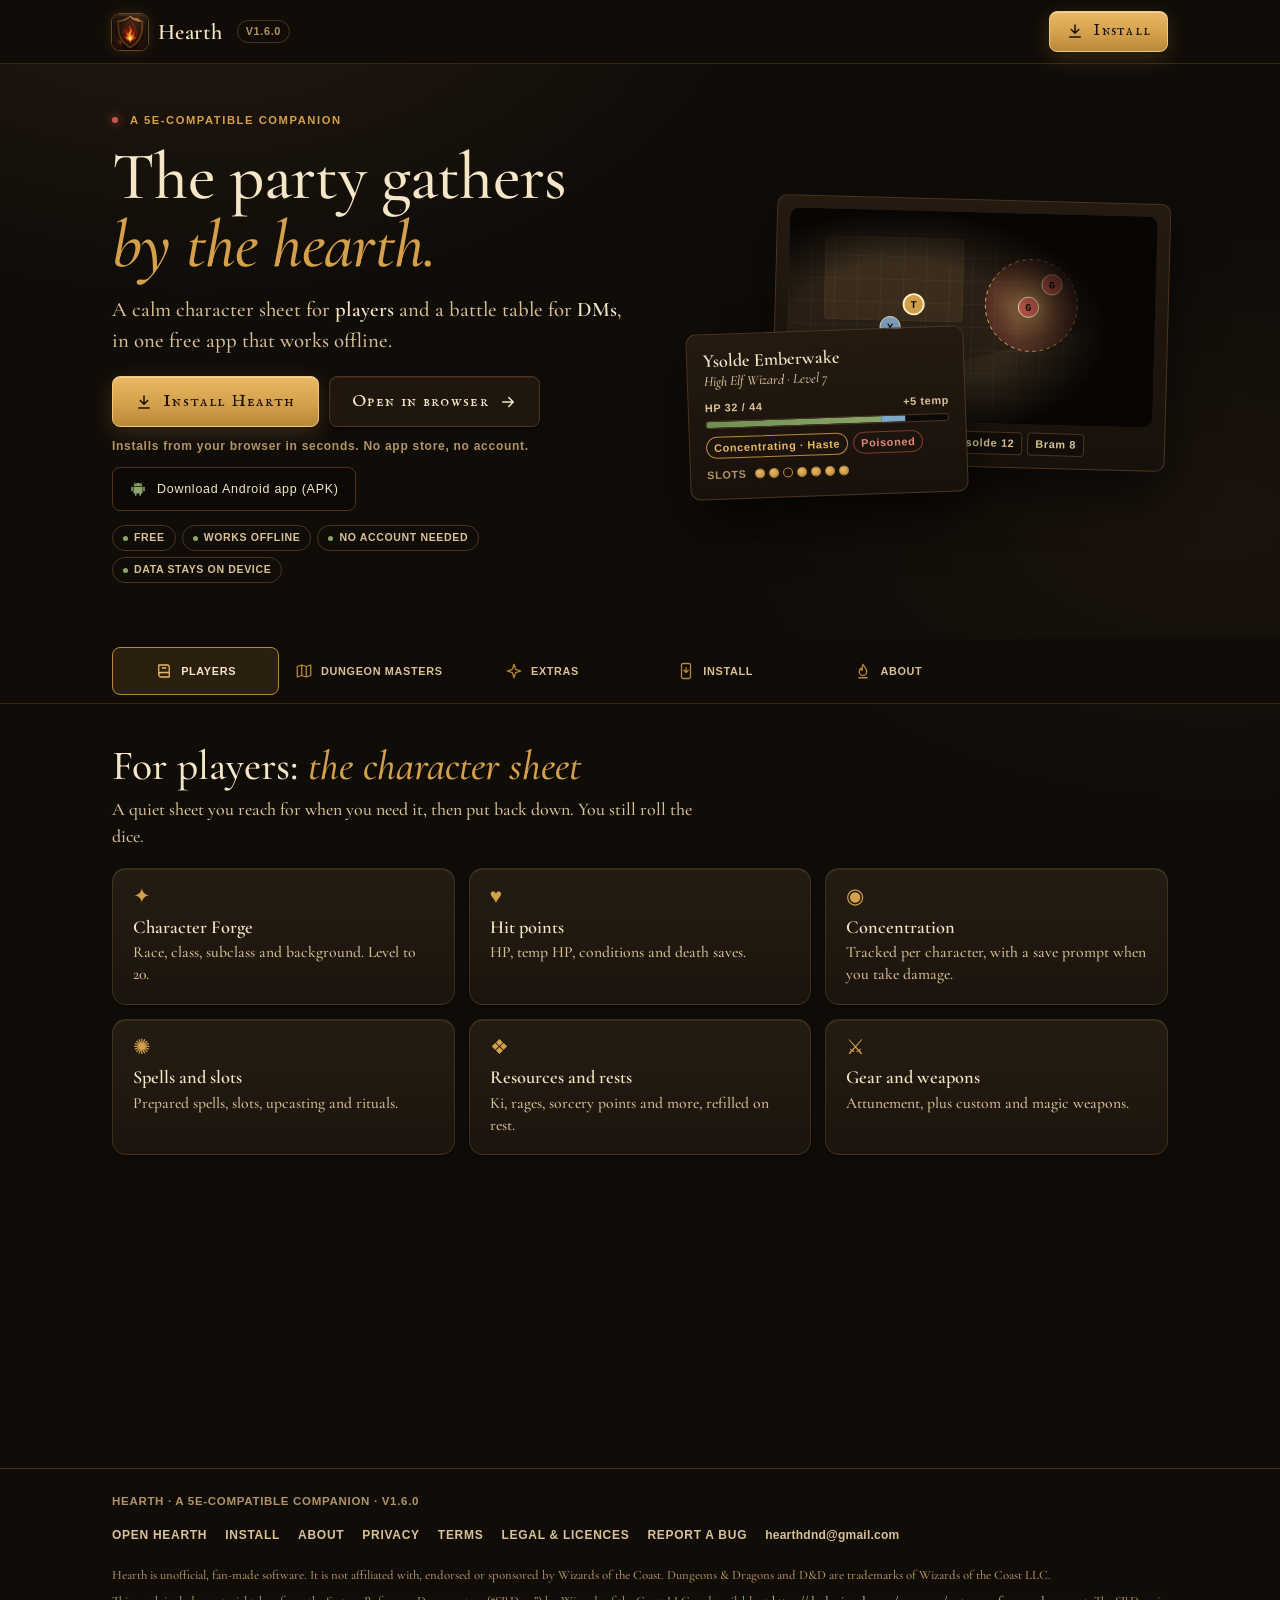
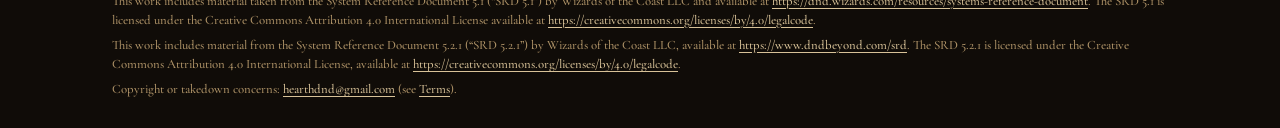
==== commit 0e4b3e3b: "WIP v1.6.0: animated dice (HearthDice v0.6-app, worker pre-sim, vendored three.js r158 + cannon-es 0" ====
--- a/index.html
+++ b/index.html
@@ -436,7 +436,7 @@
       </span>
       <span class="brand-name">Hearth</span>
     </a>
-    <span class="version-tag" data-version>v1.5.1</span>
+    <span class="version-tag" data-version>v1.6.0</span>
     <a href="#install" class="btn btn-primary btn-sm" data-install>
       <svg aria-hidden="true"><use href="#i-down"/></svg><span>Install</span>
     </a>
@@ -684,7 +684,7 @@
 
 <footer>
   <div class="wrap">
-    <span class="foot-meta">Hearth · A 5e-compatible companion · <span data-version>v1.5.1</span></span>
+    <span class="foot-meta">Hearth · A 5e-compatible companion · <span data-version>v1.6.0</span></span>
     <ul class="foot-links">
       <li><a href="/app/">Open Hearth</a></li>
       <li><a href="#install">Install</a></li>
@@ -727,7 +727,7 @@
    ANDROID_APP_URL: leave '' until the native Android app ships;
    set it (Play Store or .apk URL) to reveal the Android slot.
    ================================================================= */
-const HEARTH_VERSION = '1.5.1';
+const HEARTH_VERSION = '1.6.0';
 const ANDROID_APP_URL = '/download/hearth-1.5.0.apk';
 const ANDROID_APP_LABEL = 'Download Android app (APK)';
 /* CONTACT_EMAIL: leave '' to hide the footer Contact link; set it to show one. */
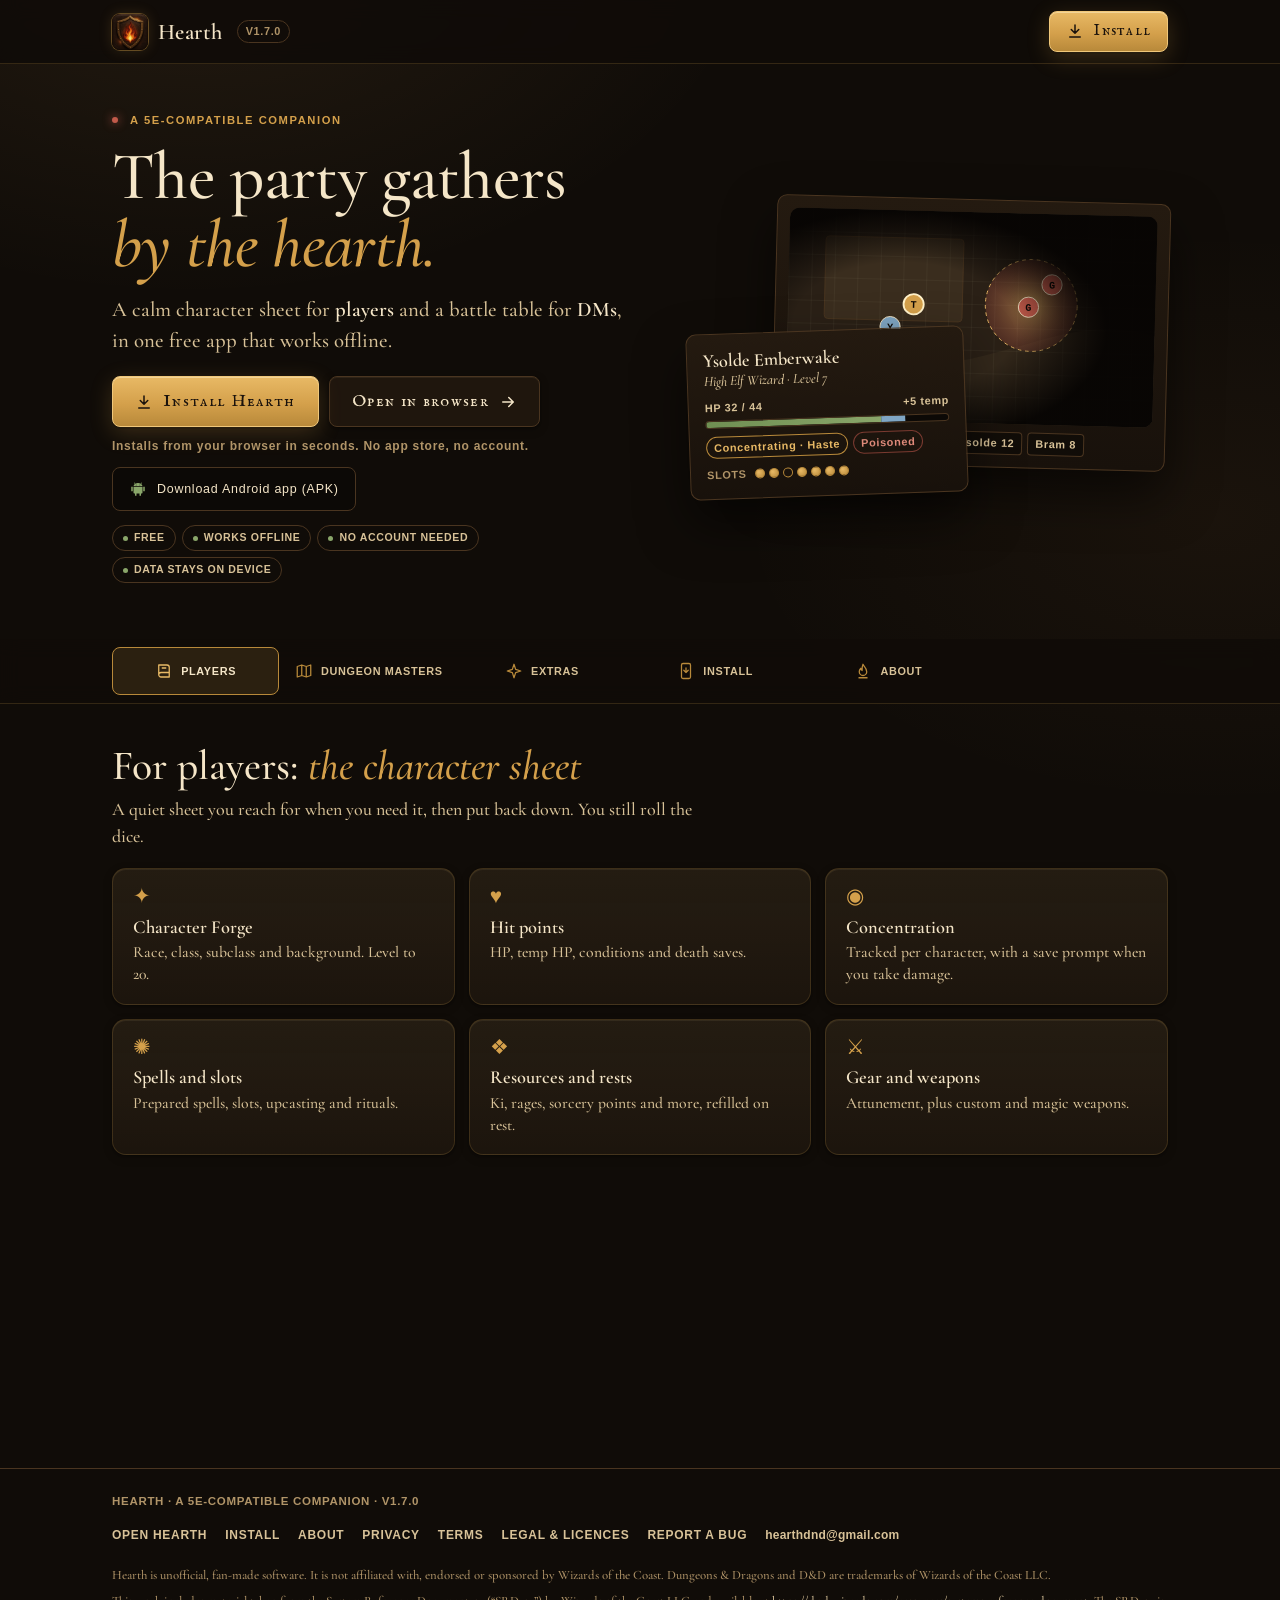
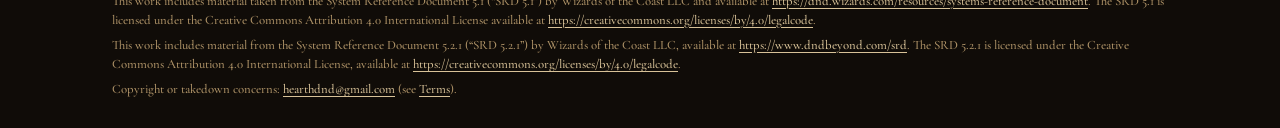
==== commit 9be02acd: "Hearth 1.7.0: APP_VERSION, HEARTH_VERSION, both CACHE_VERSIONs and landing labels; dice160 version c" ====
--- a/index.html
+++ b/index.html
@@ -436,7 +436,7 @@
       </span>
       <span class="brand-name">Hearth</span>
     </a>
-    <span class="version-tag" data-version>v1.6.0</span>
+    <span class="version-tag" data-version>v1.7.0</span>
     <a href="#install" class="btn btn-primary btn-sm" data-install>
       <svg aria-hidden="true"><use href="#i-down"/></svg><span>Install</span>
     </a>
@@ -684,7 +684,7 @@
 
 <footer>
   <div class="wrap">
-    <span class="foot-meta">Hearth · A 5e-compatible companion · <span data-version>v1.6.0</span></span>
+    <span class="foot-meta">Hearth · A 5e-compatible companion · <span data-version>v1.7.0</span></span>
     <ul class="foot-links">
       <li><a href="/app/">Open Hearth</a></li>
       <li><a href="#install">Install</a></li>
@@ -727,7 +727,7 @@
    ANDROID_APP_URL: leave '' until the native Android app ships;
    set it (Play Store or .apk URL) to reveal the Android slot.
    ================================================================= */
-const HEARTH_VERSION = '1.6.0';
+const HEARTH_VERSION = '1.7.0';
 const ANDROID_APP_URL = '/download/hearth-1.5.0.apk';
 const ANDROID_APP_LABEL = 'Download Android app (APK)';
 /* CONTACT_EMAIL: leave '' to hide the footer Contact link; set it to show one. */
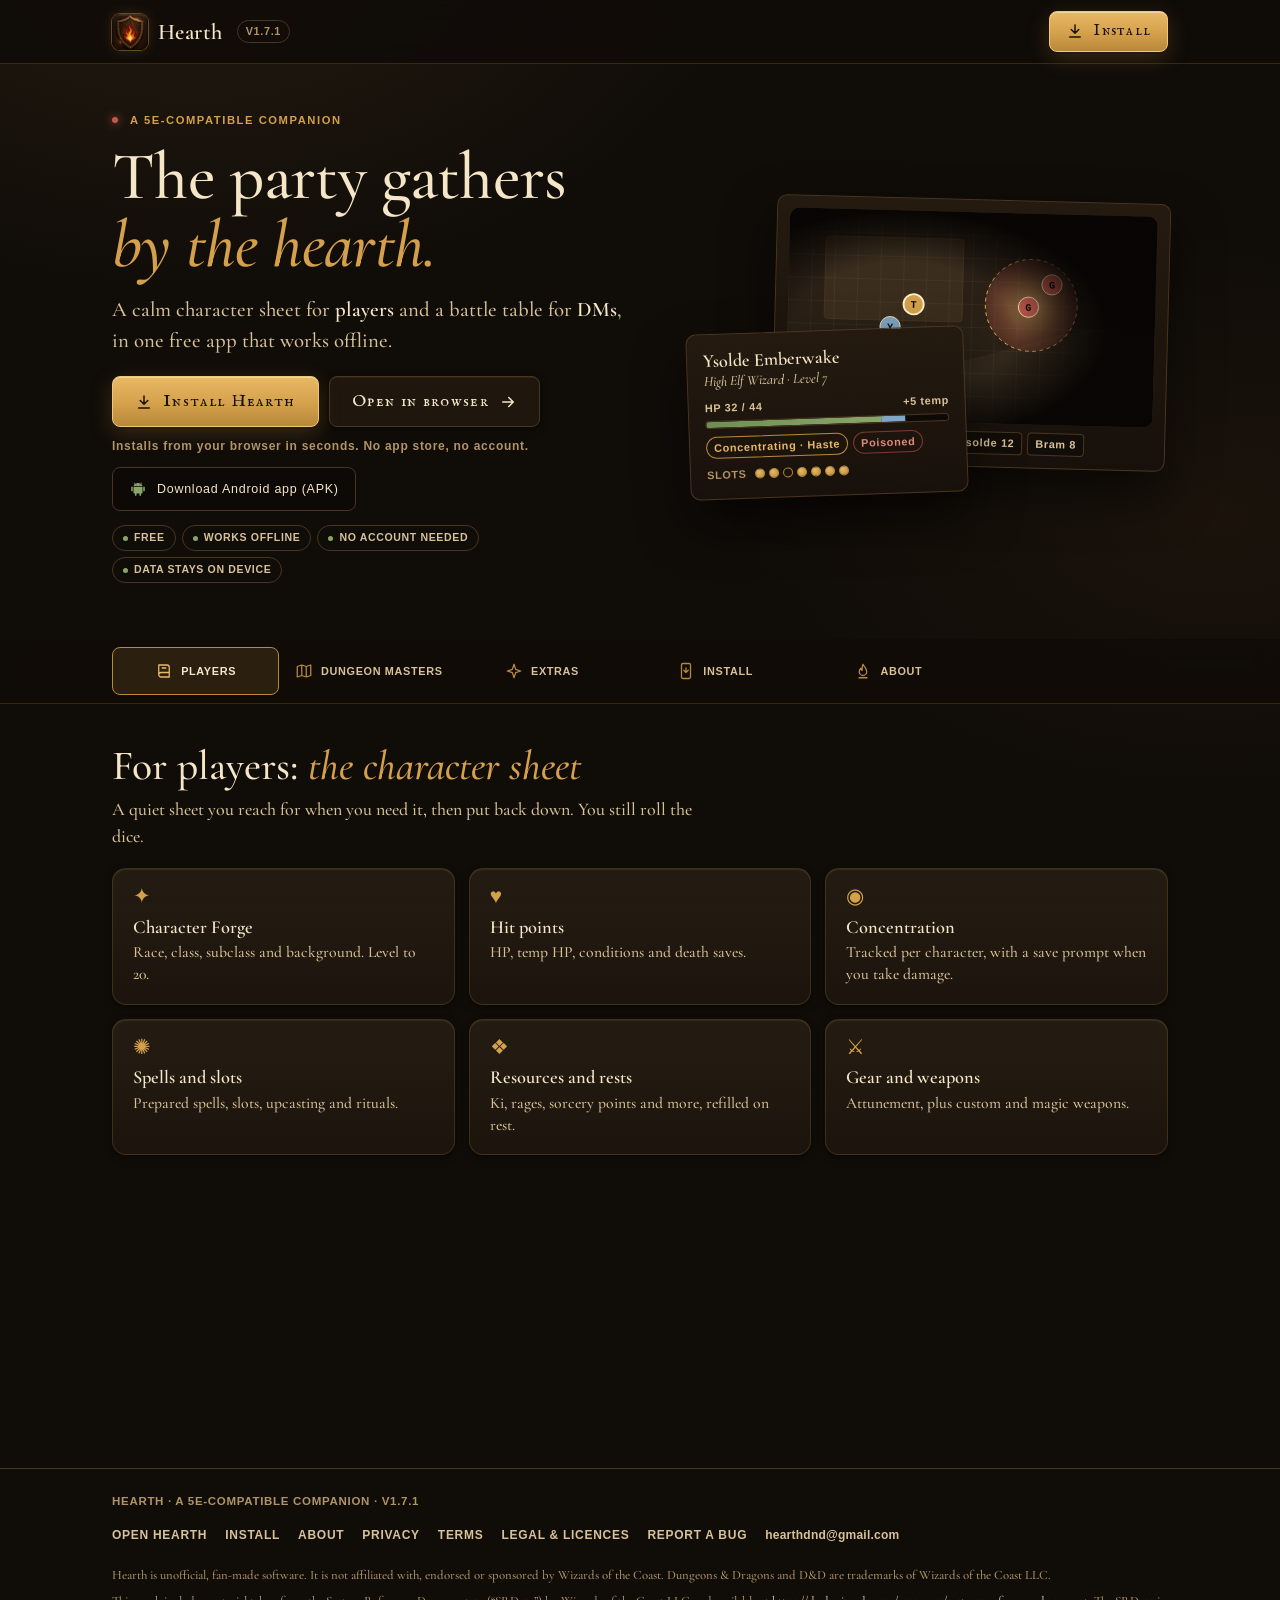
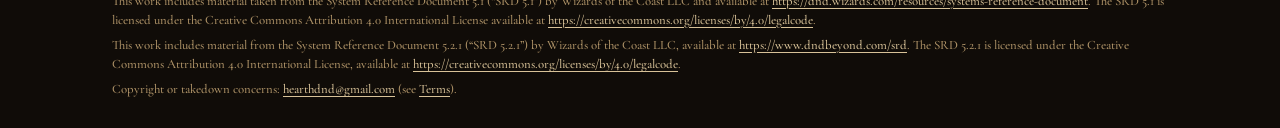
==== commit 5ef827a5: "Hearth 1.7.1: APP_VERSION, HEARTH_VERSION, both CACHE_VERSIONs and landing labels; dice160 version c" ====
--- a/index.html
+++ b/index.html
@@ -436,7 +436,7 @@
       </span>
       <span class="brand-name">Hearth</span>
     </a>
-    <span class="version-tag" data-version>v1.7.0</span>
+    <span class="version-tag" data-version>v1.7.1</span>
     <a href="#install" class="btn btn-primary btn-sm" data-install>
       <svg aria-hidden="true"><use href="#i-down"/></svg><span>Install</span>
     </a>
@@ -684,7 +684,7 @@
 
 <footer>
   <div class="wrap">
-    <span class="foot-meta">Hearth · A 5e-compatible companion · <span data-version>v1.7.0</span></span>
+    <span class="foot-meta">Hearth · A 5e-compatible companion · <span data-version>v1.7.1</span></span>
     <ul class="foot-links">
       <li><a href="/app/">Open Hearth</a></li>
       <li><a href="#install">Install</a></li>
@@ -727,8 +727,8 @@
    ANDROID_APP_URL: leave '' until the native Android app ships;
    set it (Play Store or .apk URL) to reveal the Android slot.
    ================================================================= */
-const HEARTH_VERSION = '1.7.0';
-const ANDROID_APP_URL = '/download/hearth-1.5.0.apk';
+const HEARTH_VERSION = '1.7.1';
+const ANDROID_APP_URL = '/download/hearth-1.7.0.apk';
 const ANDROID_APP_LABEL = 'Download Android app (APK)';
 /* CONTACT_EMAIL: leave '' to hide the footer Contact link; set it to show one. */
 const CONTACT_EMAIL = 'hearthdnd@gmail.com';
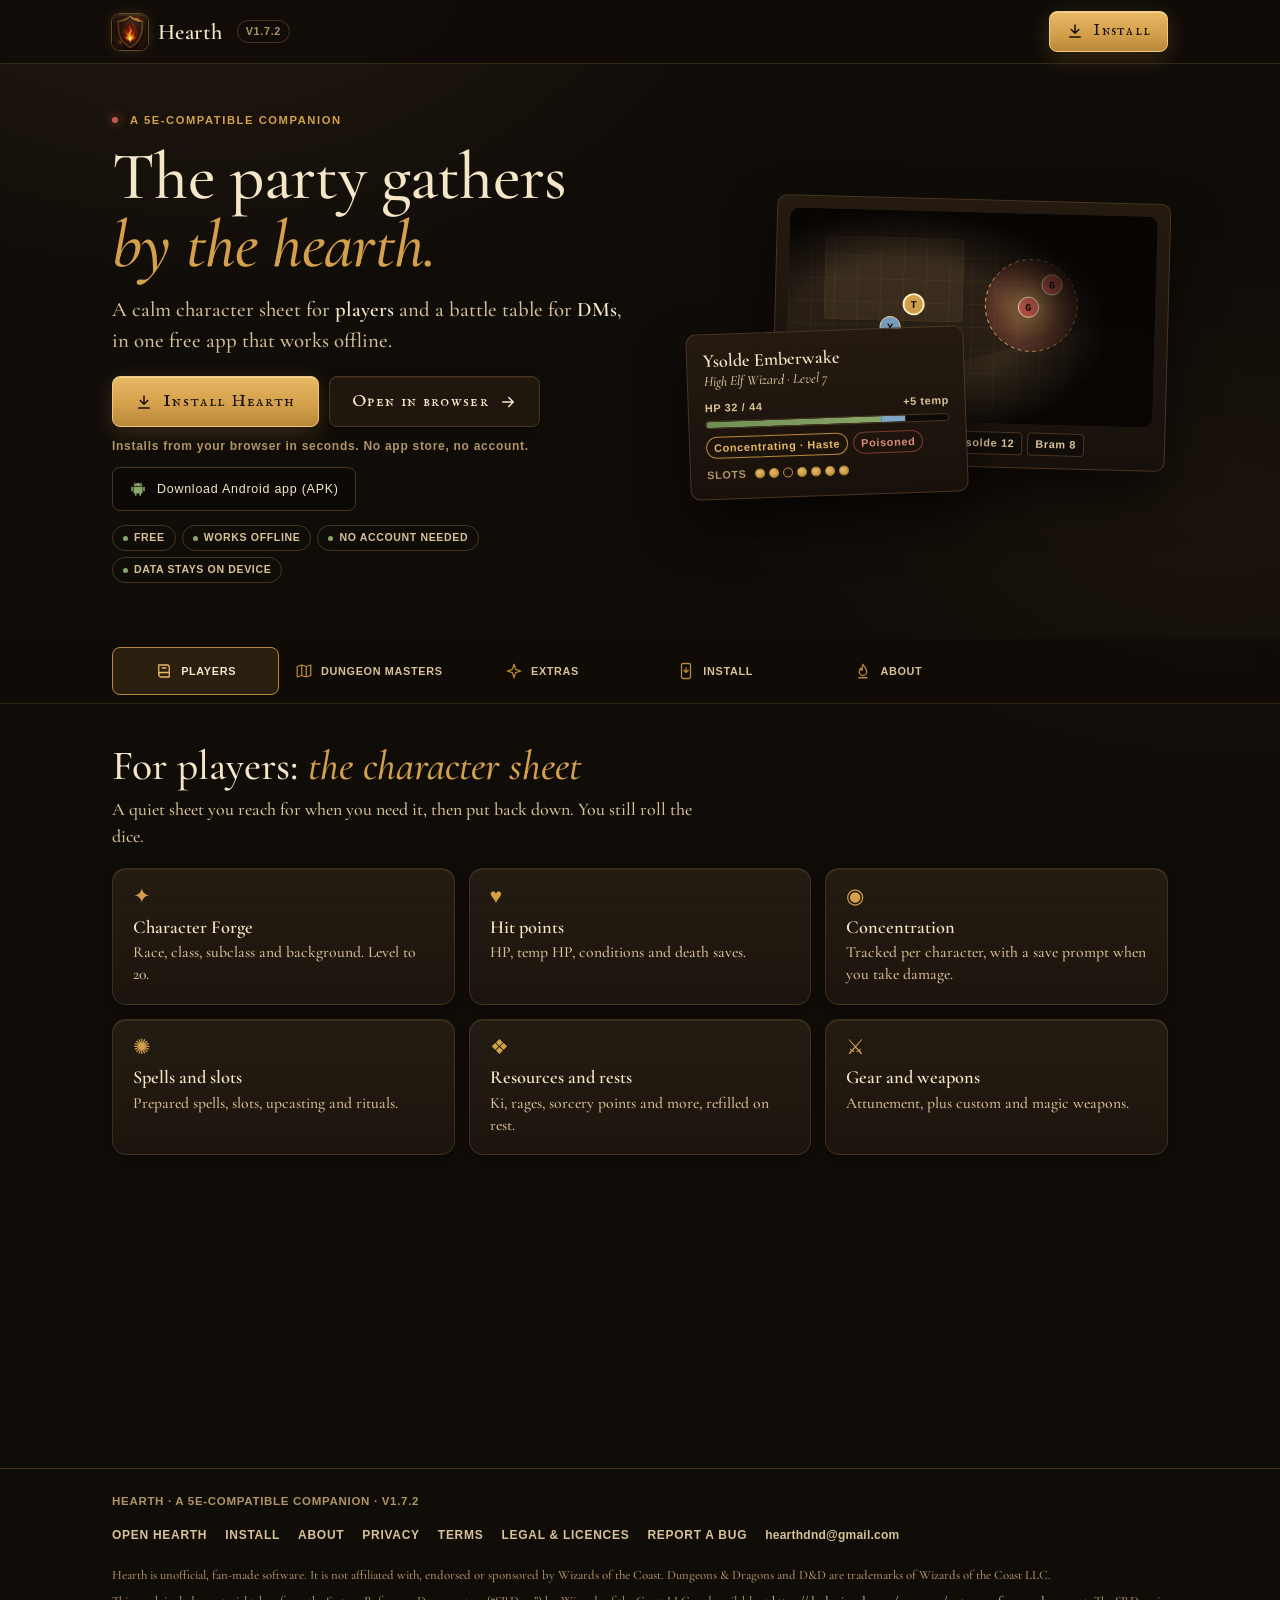
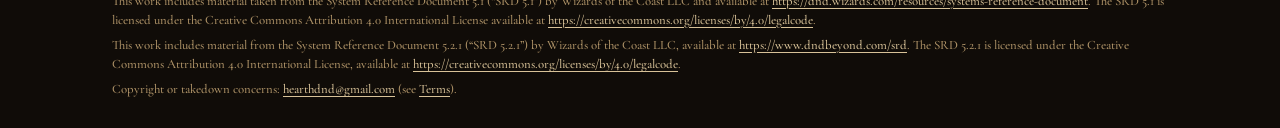
==== commit b7f4fd79: "Hearth 1.7.2: APP_VERSION, HEARTH_VERSION, both CACHE_VERSIONs and landing labels; dice160 version c" ====
--- a/index.html
+++ b/index.html
@@ -436,7 +436,7 @@
       </span>
       <span class="brand-name">Hearth</span>
     </a>
-    <span class="version-tag" data-version>v1.7.1</span>
+    <span class="version-tag" data-version>v1.7.2</span>
     <a href="#install" class="btn btn-primary btn-sm" data-install>
       <svg aria-hidden="true"><use href="#i-down"/></svg><span>Install</span>
     </a>
@@ -684,7 +684,7 @@
 
 <footer>
   <div class="wrap">
-    <span class="foot-meta">Hearth · A 5e-compatible companion · <span data-version>v1.7.1</span></span>
+    <span class="foot-meta">Hearth · A 5e-compatible companion · <span data-version>v1.7.2</span></span>
     <ul class="foot-links">
       <li><a href="/app/">Open Hearth</a></li>
       <li><a href="#install">Install</a></li>
@@ -727,8 +727,8 @@
    ANDROID_APP_URL: leave '' until the native Android app ships;
    set it (Play Store or .apk URL) to reveal the Android slot.
    ================================================================= */
-const HEARTH_VERSION = '1.7.1';
-const ANDROID_APP_URL = '/download/hearth-1.7.0.apk';
+const HEARTH_VERSION = '1.7.2';
+const ANDROID_APP_URL = '/download/hearth-1.7.1.apk';
 const ANDROID_APP_LABEL = 'Download Android app (APK)';
 /* CONTACT_EMAIL: leave '' to hide the footer Contact link; set it to show one. */
 const CONTACT_EMAIL = 'hearthdnd@gmail.com';
